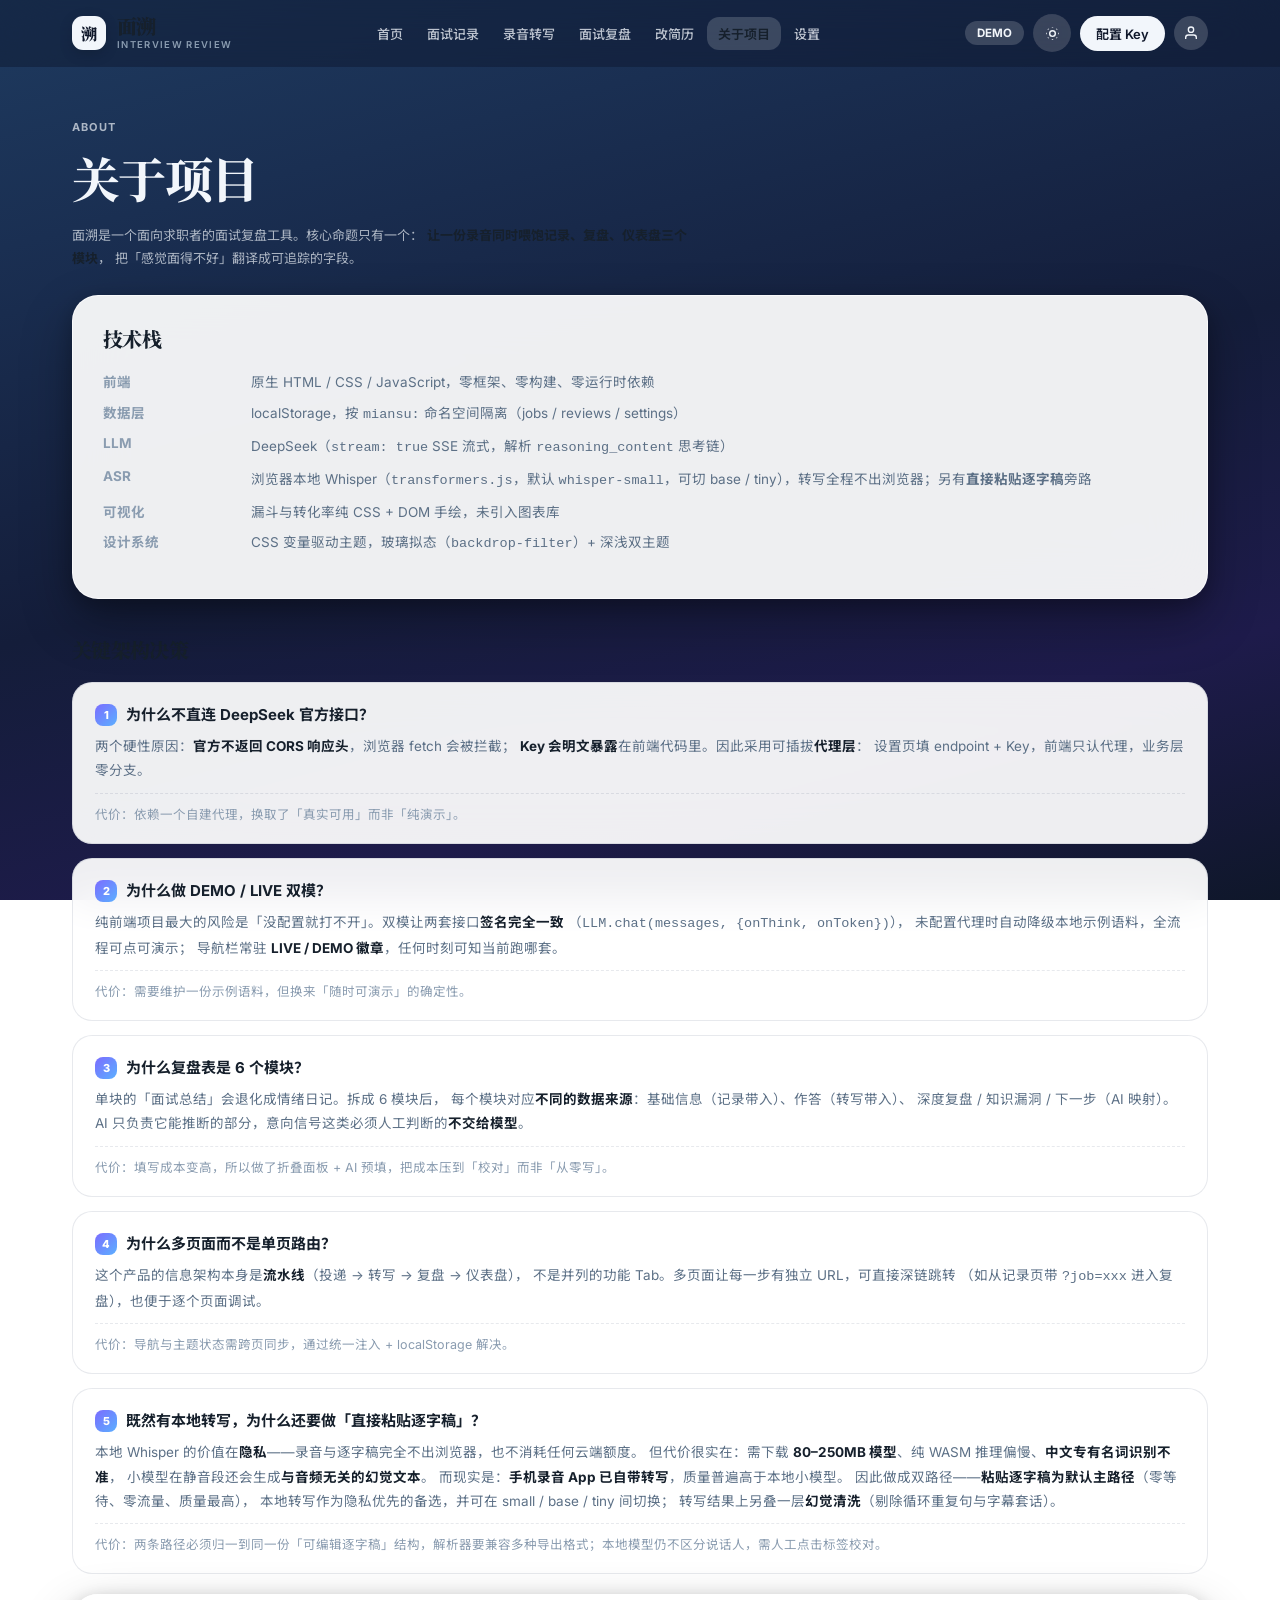
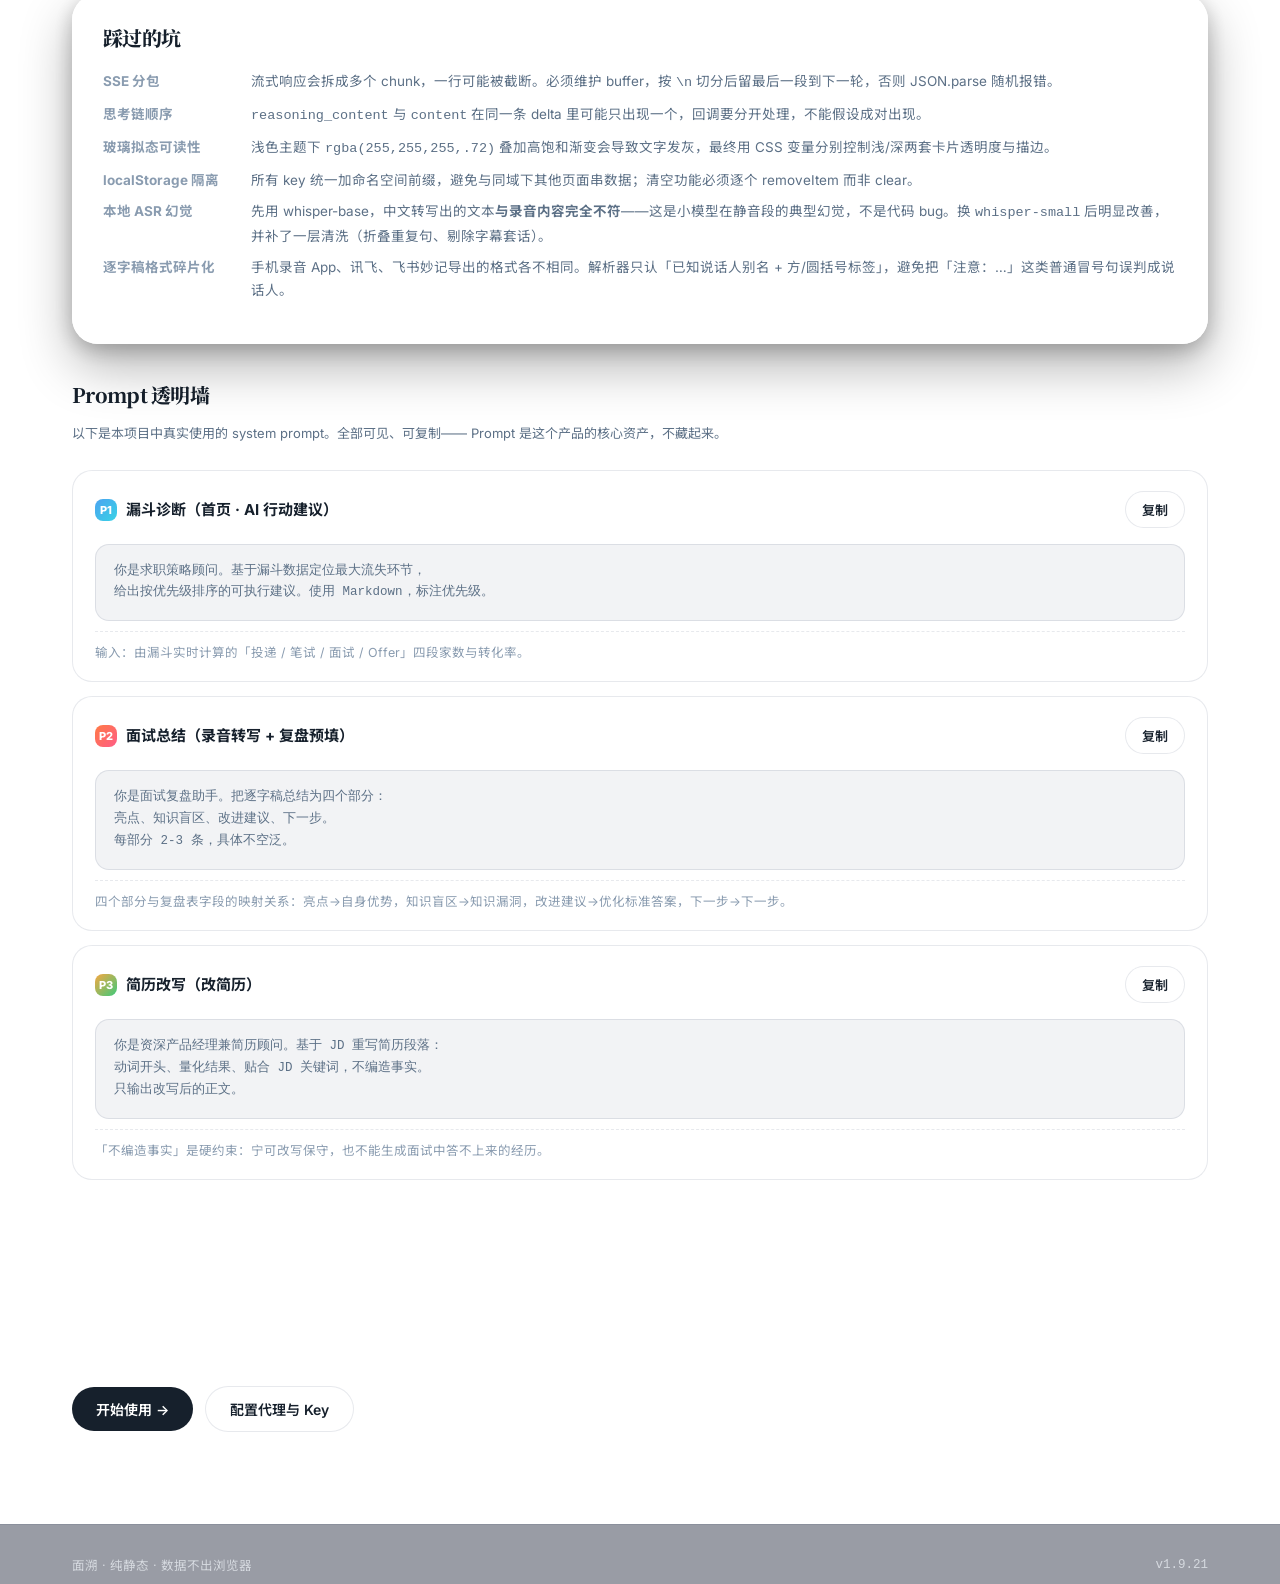
==== about.html @ 7e80c074 "v2.0.0 追问式复盘 Agent：三阶段链路 + 五层降级 + agentlog 可观测" ====
<!DOCTYPE html>
<html lang="zh-CN">
<head>
<meta charset="UTF-8">
<meta name="viewport" content="width=device-width,initial-scale=1">
<meta name="app-build" content="v2.0.0">
<title>关于项目 · 面溯</title>
<link rel="stylesheet" href="styles.css">
<link href="https://fonts.googleapis.com/css2?family=Noto+Serif+SC:wght@600;700;900&family=Inter:wght@400;500;600;700;800&family=Noto+Sans+SC:wght@400;500;700&display=swap" rel="stylesheet">
<style>
  .dec{border:1px solid var(--line);border-radius:20px;padding:20px 22px;margin-bottom:14px;
       background:var(--card);backdrop-filter:blur(20px)}
  .dec-q{font-size:15px;font-weight:700;margin-bottom:8px;display:flex;gap:9px;align-items:flex-start}
  .dec-n{width:22px;height:22px;border-radius:8px;background:var(--g-aurora);color:#fff;
         display:grid;place-items:center;font-size:11px;font-weight:800;flex:0 0 22px;margin-top:1px}
  .dec-a{font-size:13.5px;line-height:1.8;color:var(--tx2)}
  .dec-a b{color:var(--tx);font-weight:700}
  .cost{margin-top:10px;padding-top:10px;border-top:1px dashed var(--line);
        font-size:12.5px;color:var(--tx3)}
  pre{background:var(--chip);border:1px solid var(--line);border-radius:14px;padding:16px 18px;
      font-size:12.5px;line-height:1.75;overflow-x:auto;margin:0;
      font-family:ui-monospace,'SF Mono',Consolas,monospace;color:var(--tx2);white-space:pre-wrap}
  .kv{display:grid;grid-template-columns:130px 1fr;gap:8px 18px;font-size:13.5px}
  .kv dt{color:var(--tx3);font-weight:700} .kv dd{margin:0;color:var(--tx2);line-height:1.7}
  @media(max-width:720px){.kv{grid-template-columns:1fr;gap:2px 0}.kv dd{margin-bottom:10px}}
</style>
  <link rel="icon" href="favicon.svg">
</head>
<body>

<div data-nav>
  <nav class="navbar">
    <div class="nav-in">
      <a class="brand" href="index.html">
        <div class="logo serif">溯</div>
        <div><div class="brand-name serif">面溯</div><span class="brand-sub">INTERVIEW REVIEW</span></div>
      </a>
      <div class="menu">
        <a href="index.html">首页</a>
        <a href="records.html">面试记录</a>
        <a href="detail.html">录音转写</a>
        <a href="review.html">面试复盘</a>
        <a href="resume.html">改简历</a>
        <a href="about.html">关于项目</a>
        <a href="settings.html">设置</a>
      </div>
      <div class="nav-right">
        <a class="avatar-btn" href="profile.html" title="登录 / 个人中心">
          <svg width="16" height="16" fill="none" stroke="currentColor" stroke-width="2" viewBox="0 0 24 24"><path d="M20 21v-2a4 4 0 00-4-4H8a4 4 0 00-4 4v2"/><circle cx="12" cy="7" r="4"/></svg>
        </a>
      </div>
    </div>
  </nav>
</div>

<div id="main" class="wrap" style="padding:48px 32px 20px">
  <div class="mb-24">
    <span class="lbl">About</span>
    <h1 style="font-size:clamp(32px,5vw,48px);margin:8px 0 12px">关于项目</h1>
    <p class="small muted" style="max-width:620px;line-height:1.8;margin:0">
      面溯是一个面向求职者的面试复盘工具。核心命题只有一个：
      <b style="color:var(--tx)">让一份录音同时喂饱记录、复盘、仪表盘三个模块</b>，
      把「感觉面得不好」翻译成可追踪的字段。
    </p>
  </div>

  <!-- 技术栈 -->
  <section class="glass fade" style="padding:28px 30px;margin-bottom:20px">
    <h2 style="font-size:20px;margin:0 0 18px">技术栈</h2>
    <dl class="kv">
      <dt>前端</dt><dd>原生 HTML / CSS / JavaScript，零框架、零构建、零运行时依赖</dd>
      <dt>数据层</dt><dd>localStorage，按 <span class="mono">miansu:</span> 命名空间隔离（jobs / reviews / settings）</dd>
      <dt>LLM</dt><dd>DeepSeek（<span class="mono">stream: true</span> SSE 流式，解析 <span class="mono">reasoning_content</span> 思考链）</dd>
      <dt>ASR</dt><dd>浏览器本地 Whisper（<span class="mono">transformers.js</span>，默认 <span class="mono">whisper-small</span>，可切 base / tiny），转写全程不出浏览器；另有<b>直接粘贴逐字稿</b>旁路</dd>
      <dt>可视化</dt><dd>漏斗与转化率纯 CSS + DOM 手绘，未引入图表库</dd>
      <dt>设计系统</dt><dd>CSS 变量驱动主题，玻璃拟态（<span class="mono">backdrop-filter</span>）+ 深浅双主题</dd>
    </dl>
  </section>

  <!-- 架构决策 -->
  <section class="fade">
    <h2 style="font-size:20px;margin:36px 0 18px">关键架构决策</h2>

    <div class="dec">
      <div class="dec-q"><span class="dec-n">1</span>为什么不直连 DeepSeek 官方接口？</div>
      <div class="dec-a">
        两个硬性原因：<b>官方不返回 CORS 响应头</b>，浏览器 fetch 会被拦截；
        <b>Key 会明文暴露</b>在前端代码里。因此采用可插拔<b>代理层</b>：
        设置页填 endpoint + Key，前端只认代理，业务层零分支。
      </div>
      <div class="cost">代价：依赖一个自建代理，换取了「真实可用」而非「纯演示」。</div>
    </div>

    <div class="dec">
      <div class="dec-q"><span class="dec-n">2</span>为什么做 DEMO / LIVE 双模？</div>
      <div class="dec-a">
        纯前端项目最大的风险是「没配置就打不开」。双模让两套接口<b>签名完全一致</b>
        （<span class="mono">LLM.chat(messages, {onThink, onToken})</span>），
        未配置代理时自动降级本地示例语料，全流程可点可演示；
        导航栏常驻 <b>LIVE / DEMO 徽章</b>，任何时刻可知当前跑哪套。
      </div>
      <div class="cost">代价：需要维护一份示例语料，但换来「随时可演示」的确定性。</div>
    </div>

    <div class="dec">
      <div class="dec-q"><span class="dec-n">3</span>为什么复盘表是 6 个模块？</div>
      <div class="dec-a">
        单块的「面试总结」会退化成情绪日记。拆成 6 模块后，
        每个模块对应<b>不同的数据来源</b>：基础信息（记录带入）、作答（转写带入）、
        深度复盘 / 知识漏洞 / 下一步（AI 映射）。
        AI 只负责它能推断的部分，意向信号这类必须人工判断的<b>不交给模型</b>。
      </div>
      <div class="cost">代价：填写成本变高，所以做了折叠面板 + AI 预填，把成本压到「校对」而非「从零写」。</div>
    </div>

    <div class="dec">
      <div class="dec-q"><span class="dec-n">4</span>为什么多页面而不是单页路由？</div>
      <div class="dec-a">
        这个产品的信息架构本身是<b>流水线</b>（投递 → 转写 → 复盘 → 仪表盘），
        不是并列的功能 Tab。多页面让每一步有独立 URL，可直接深链跳转
        （如从记录页带 <span class="mono">?job=xxx</span> 进入复盘），也便于逐个页面调试。
      </div>
      <div class="cost">代价：导航与主题状态需跨页同步，通过统一注入 + localStorage 解决。</div>
    </div>

    <div class="dec">
      <div class="dec-q"><span class="dec-n">5</span>既然有本地转写，为什么还要做「直接粘贴逐字稿」？</div>
      <div class="dec-a">
        本地 Whisper 的价值在<b>隐私</b>——录音与逐字稿完全不出浏览器，也不消耗任何云端额度。
        但代价很实在：需下载 <b>80–250MB 模型</b>、纯 WASM 推理偏慢、<b>中文专有名词识别不准</b>，
        小模型在静音段还会生成<b>与音频无关的幻觉文本</b>。
        而现实是：<b>手机录音 App 已自带转写</b>，质量普遍高于本地小模型。
        因此做成双路径——<b>粘贴逐字稿为默认主路径</b>（零等待、零流量、质量最高），
        本地转写作为隐私优先的备选，并可在 small / base / tiny 间切换；
        转写结果上另叠一层<b>幻觉清洗</b>（剔除循环重复句与字幕套话）。
      </div>
      <div class="cost">代价：两条路径必须归一到同一份「可编辑逐字稿」结构，解析器要兼容多种导出格式；本地模型仍不区分说话人，需人工点击标签校对。</div>
    </div>
  </section>

  <!-- 踩坑 -->
  <section class="glass fade" style="padding:28px 30px;margin:20px 0">
    <h2 style="font-size:20px;margin:0 0 18px">踩过的坑</h2>
    <dl class="kv">
      <dt>SSE 分包</dt><dd>流式响应会拆成多个 chunk，一行可能被截断。必须维护 buffer，按 <span class="mono">\n</span> 切分后留最后一段到下一轮，否则 JSON.parse 随机报错。</dd>
      <dt>思考链顺序</dt><dd><span class="mono">reasoning_content</span> 与 <span class="mono">content</span> 在同一条 delta 里可能只出现一个，回调要分开处理，不能假设成对出现。</dd>
      <dt>玻璃拟态可读性</dt><dd>浅色主题下 <span class="mono">rgba(255,255,255,.72)</span> 叠加高饱和渐变会导致文字发灰，最终用 CSS 变量分别控制浅/深两套卡片透明度与描边。</dd>
      <dt>localStorage 隔离</dt><dd>所有 key 统一加命名空间前缀，避免与同域下其他页面串数据；清空功能必须逐个 removeItem 而非 clear。</dd>
      <dt>本地 ASR 幻觉</dt><dd>先用 whisper-base，中文转写出的文本<b>与录音内容完全不符</b>——这是小模型在静音段的典型幻觉，不是代码 bug。换 <span class="mono">whisper-small</span> 后明显改善，并补了一层清洗（折叠重复句、剔除字幕套话）。</dd>
      <dt>逐字稿格式碎片化</dt><dd>手机录音 App、讯飞、飞书妙记导出的格式各不相同。解析器只认「已知说话人别名 + 方/圆括号标签」，避免把「注意：…」这类普通冒号句误判成说话人。</dd>
    </dl>
  </section>

  <!-- Prompt 透明墙 -->
  <section class="fade">
    <h2 style="font-size:20px;margin:36px 0 8px">Prompt 透明墙</h2>
    <p class="small muted mb-24" style="line-height:1.8">
      以下是本项目中真实使用的 system prompt。全部可见、可复制——
      Prompt 是这个产品的核心资产，不藏起来。
    </p>

    <div class="dec">
      <div class="row-between mb-16">
        <div class="dec-q" style="margin:0"><span class="dec-n" style="background:var(--g-cool)">P1</span>漏斗诊断（首页 · AI 行动建议）</div>
        <button class="btn btn-ghost btn-sm" onclick="copyPre(this)">复制</button>
      </div>
      <pre>你是求职策略顾问。基于漏斗数据定位最大流失环节，
给出按优先级排序的可执行建议。使用 Markdown，标注优先级。</pre>
      <div class="cost">输入：由漏斗实时计算的「投递 / 笔试 / 面试 / Offer」四段家数与转化率。</div>
    </div>

    <div class="dec">
      <div class="row-between mb-16">
        <div class="dec-q" style="margin:0"><span class="dec-n" style="background:var(--g-warm)">P2</span>面试总结（录音转写 + 复盘预填）</div>
        <button class="btn btn-ghost btn-sm" onclick="copyPre(this)">复制</button>
      </div>
      <pre>你是面试复盘助手。把逐字稿总结为四个部分：
亮点、知识盲区、改进建议、下一步。
每部分 2-3 条，具体不空泛。</pre>
      <div class="cost">四个部分与复盘表字段的映射关系：亮点→自身优势，知识盲区→知识漏洞，改进建议→优化标准答案，下一步→下一步。</div>
    </div>

    <div class="dec">
      <div class="row-between mb-16">
        <div class="dec-q" style="margin:0"><span class="dec-n" style="background:var(--g-mint)">P3</span>简历改写（改简历）</div>
        <button class="btn btn-ghost btn-sm" onclick="copyPre(this)">复制</button>
      </div>
      <pre>你是资深产品经理兼简历顾问。基于 JD 重写简历段落：
动词开头、量化结果、贴合 JD 关键词，不编造事实。
只输出改写后的正文。</pre>
      <div class="cost">「不编造事实」是硬约束：宁可改写保守，也不能生成面试中答不上来的经历。</div>
    </div>
  </section>

  <!-- 边界 -->
  <section class="glass fade" style="padding:26px 30px;margin-top:20px;
           background:var(--accent-soft);border-color:transparent">
    <div class="ai-head" style="color:var(--accent);margin-bottom:12px">
      <span class="ai-ico" style="background:var(--g-cool)">!</span>能力边界（如实说明）
    </div>
    <ul style="font-size:13.5px;line-height:1.85;color:var(--tx2);margin:0;padding-left:18px">
      <li>纯前端没有安全的账号方案，密码仅做摘要以避免明文落盘，<b>不等于</b>账号安全。</li>
      <li>当前为 DEMO 模式时，AI 与转写输出均为<b>示例语料</b>，不可用于真实面试决策。</li>
      <li>数据全部存储在本地浏览器，<b>换设备或清缓存会丢失</b>，重要内容请自行导出备份。</li>
    </ul>
  </section>

  <div class="row wrap-flex mt-24" style="gap:12px">
    <a class="btn btn-primary" href="records.html">开始使用 →</a>
    <a class="btn btn-ghost" href="settings.html">配置代理与 Key</a>
  </div>
</div>

<div class="foot">
  <div class="foot-in">
    <span>面溯 · 纯静态 · 数据不出浏览器</span>
    <span class="mono" id="aboutVer">v1.8.2</span>
  </div>
</div>

<script src="app.js"></script>
<script>
App.mount('about');

/* 页脚构建版本号 */
(function () {
  const el = document.getElementById('aboutVer');
  if (typeof APP_BUILD !== 'undefined' && el) el.textContent = APP_BUILD.ver;
})();

async function copyPre(btn) {
  const pre = btn.closest('.dec').querySelector('pre');
  try { await navigator.clipboard.writeText(pre.innerText); Toast.show('Prompt 已复制', 'ok'); }
  catch { Toast.show('复制失败，请手动选择', 'err'); }
}
</script>
</body>
</html>
---- styles.css ----
/* ════════════════════════════════════════
   面溯 · 设计系统
   基调：清爽简约 + 玻璃拟态 + 深浅双主题
   品牌字：思源宋体（Noto Serif SC）
   ════════════════════════════════════════ */

/* ── 主题变量 ──
   默认（无 data-theme）：参考图右侧那台——深蓝紫渐变底 + 白卡片
   [data-theme=light]：浅蓝清爽底 + 白卡片
   --tx*     = 卡片内文字色（始终深色，因为卡片是白的）
   --on-bg*  = 背景层文字色（深底上为浅色、浅底上为深色，随主题反转） */
:root{
  --bg:linear-gradient(165deg,#1e3a5f 0%,#1a2f52 20%,#141d3a 52%,#1e1b4b 78%,#0f172a 100%);
  --tx:#16202c; --tx2:#5c7086; --tx3:#8a9cb0;
  --on-bg:#f2f6fb; --on-bg-2:rgba(242,246,251,.68); --bg-solid:#0f172a;
  --card:rgba(255,255,255,.93); --card-s:#ffffff;
  --bd:rgba(255,255,255,.7); --line:rgba(22,42,80,.1);
  --sh:0 6px 20px rgba(0,0,0,.22),0 22px 52px rgba(0,0,0,.3);
  --sh-h:0 10px 28px rgba(0,0,0,.26),0 34px 76px rgba(0,0,0,.38);
  --nav:rgba(12,20,42,.42); --nav-h:rgba(255,255,255,.17);
  --nav-tx:rgba(242,246,251,.76); --btn:#16202c; --btn-tx:#ffffff;
  --chip:rgba(22,42,80,.055);
  --accent:#3b82f6; --accent2:#8b5cf6; --accent-soft:rgba(59,130,246,.11);

  --g-aurora:linear-gradient(135deg,#7b6cff,#5bb0ff);
  --g-cool:linear-gradient(135deg,#4ba3f0,#39d3e6);
  --g-warm:linear-gradient(135deg,#ff7a45,#ff5c86);
  --g-mint:linear-gradient(135deg,#f5a742,#3ec97a);
  --ico-sh:.34;
  --ok:#16a34a; --warn:#d97706; --info:#0284c7; --bad:#dc2626;
}
[data-theme=light]{
  --bg:linear-gradient(160deg,#a5d8ff 0%,#cfe9ff 18%,#eaf5ff 42%,#f7fbff 68%,#ffffff 100%);
  --tx:#16202c; --tx2:#647a90; --tx3:#9aabbe;
  --on-bg:#16202c; --on-bg-2:#647a90; --bg-solid:#ffffff;
  --card:rgba(255,255,255,.76); --card-s:#ffffff;
  --bd:rgba(255,255,255,.9); --line:rgba(22,42,80,.09);
  --sh:0 2px 8px rgba(22,42,80,.05),0 14px 34px rgba(22,42,80,.07);
  --sh-h:0 6px 16px rgba(22,42,80,.08),0 26px 60px rgba(22,42,80,.13);
  --nav:rgba(255,255,255,.55); --nav-h:rgba(255,255,255,.95);
  --nav-tx:#5a6b7f; --btn:#16202c; --btn-tx:#ffffff;
  --chip:rgba(255,255,255,.8);
  --accent:#3b82f6; --accent2:#8b5cf6; --accent-soft:rgba(59,130,246,.09);

  --g-aurora:linear-gradient(135deg,#7b6cff,#5bb0ff);
  --g-cool:linear-gradient(135deg,#4ba3f0,#39d3e6);
  --g-warm:linear-gradient(135deg,#ff7a45,#ff5c86);
  --g-mint:linear-gradient(135deg,#f5a742,#3ec97a);
  --ico-sh:.32;
  --ok:#16a34a; --warn:#d97706; --info:#0284c7; --bad:#dc2626;
}

*{font-family:'Inter','Noto Sans SC',system-ui,sans-serif;box-sizing:border-box}
body{margin:0;min-height:100vh;color:var(--tx);background:var(--bg);
     background-attachment:fixed;transition:background .45s ease,color .45s ease;
     -webkit-font-smoothing:antialiased}
a{text-decoration:none;color:inherit}
button{font-family:inherit}

/* 品牌字：思源宋体，字距收紧 */
.serif{font-family:'Noto Serif SC','Songti SC',serif;font-weight:900;letter-spacing:-.045em}
h1,h2,.h-serif{font-family:'Noto Serif SC','Songti SC',serif;font-weight:800;letter-spacing:-.035em}

/* 页面级标题与副标题都站在背景上（不在卡片内），走背景层文字色
   选择器带 class 是为了压过 .muted 的优先级 */
h1{color:var(--on-bg)}
h1 + p,h1 + p.muted,h1 + p.small,h1 + p.small.muted{color:var(--on-bg-2)}

/* ══════ 顶部导航 ══════ */
.navbar{position:sticky;top:0;z-index:100;background:var(--nav);
        backdrop-filter:blur(26px);-webkit-backdrop-filter:blur(26px);
        border-bottom:1px solid var(--line)}
.nav-in{max-width:1200px;margin:0 auto;padding:0 32px;height:66px;
        display:flex;align-items:center;justify-content:space-between;gap:20px}
.brand{display:flex;align-items:center;gap:11px;flex:0 0 auto}
/* 黑白风格：底用背景层色、字用底色实色，随主题自动反色，不用渐变 */
.logo{width:34px;height:34px;border-radius:11px;background:var(--on-bg);
      display:flex;align-items:center;justify-content:center;color:var(--bg-solid);
      font-weight:900;font-size:16px;flex:0 0 34px;
      box-shadow:0 4px 14px rgba(0,0,0,.16)}
.brand-name{font-size:20px;color:var(--tx);line-height:1}
.brand-sub{font-size:9.5px;color:var(--tx3);font-weight:600;letter-spacing:.14em;
           margin-top:3px;display:block}

.menu{display:flex;align-items:center;gap:2px}
.menu a{padding:7px 11px;border-radius:12px;font-size:13px;font-weight:500;
        color:var(--nav-tx);transition:background .2s,color .2s;white-space:nowrap}
.menu a:hover{background:var(--nav-h);color:var(--tx)}
.menu a.on{background:var(--nav-h);color:var(--tx);font-weight:600}

.nav-right{display:flex;align-items:center;gap:9px;flex:0 0 auto}
/* 导航上的按钮/图标站在背景上：底用导航高亮色，字用背景层色 */
.icon-btn{width:38px;height:38px;border-radius:50%;border:1px solid transparent;
          background:var(--nav-h);backdrop-filter:blur(20px);cursor:pointer;
          color:var(--on-bg);display:flex;align-items:center;justify-content:center;
          transition:transform .2s,background .2s}
.icon-btn:hover{transform:translateY(-2px);background:var(--nav-h)}
.btn-on-bg{background:var(--on-bg);color:var(--bg-solid);
           border-radius:999px;padding:10px 22px;font-size:14px;font-weight:600;
           border:none;cursor:pointer;transition:transform .2s,opacity .2s;
           display:inline-flex;align-items:center}
.btn-on-bg:hover{transform:translateY(-2px);opacity:.92}
.burger{display:none;width:38px;height:38px;border-radius:12px;border:1px solid transparent;
        background:var(--nav-h);cursor:pointer;flex-direction:column;align-items:center;
        justify-content:center;gap:4px}
.burger span{width:16px;height:2px;background:var(--on-bg);border-radius:2px}
/* 导航头像入口：未登录为线框人像，登录后为黑白首字块（与 Logo 同一套语言） */
.avatar-btn{width:34px;height:34px;border-radius:50%;border:none;cursor:pointer;
            display:flex;align-items:center;justify-content:center;flex:0 0 34px;
            background:var(--nav-h);color:var(--on-bg);
            font-weight:800;font-size:13px;transition:transform .2s}
.avatar-btn:hover{transform:translateY(-2px)}
.avatar-btn.on{background:var(--on-bg);color:var(--bg-solid)}

/* ══════ 按钮 ══════ */
.btn{display:inline-flex;align-items:center;justify-content:center;gap:8px;
     border-radius:999px;font-weight:600;cursor:pointer;border:none;
     transition:transform .2s,opacity .2s;font-size:14px;padding:12px 24px;white-space:nowrap}
.btn:hover{transform:translateY(-2px);opacity:.93}
.btn:disabled{opacity:.5;cursor:not-allowed;transform:none}
.btn-primary{background:var(--btn);color:var(--btn-tx)}
.btn-ghost{background:var(--card);color:var(--tx);border:1px solid var(--line);
           backdrop-filter:blur(20px)}
.btn-ghost:hover{background:var(--nav-h)}
.btn-sm{padding:8px 16px;font-size:13px}

/* ══════ 通用组件 ══════ */
.wrap{max-width:1200px;margin:0 auto;padding:0 32px}
.glass{background:var(--card);backdrop-filter:blur(28px);-webkit-backdrop-filter:blur(28px);
       border:1px solid var(--bd);box-shadow:var(--sh);border-radius:26px;
       transition:transform .3s cubic-bezier(.25,.46,.45,.94),box-shadow .3s ease}
.glass-hover:hover{transform:translateY(-4px);box-shadow:var(--sh-h)}
.lbl{font-size:11px;letter-spacing:.11em;text-transform:uppercase;
     color:var(--on-bg-2);font-weight:700}
.chip{background:var(--chip);border:1px solid var(--line);border-radius:999px;
      padding:6px 14px;font-size:12.5px;font-weight:500;color:var(--tx2);
      display:inline-flex;align-items:center;gap:6px;white-space:nowrap}
.grad{background:linear-gradient(135deg,var(--accent),var(--accent2));
      -webkit-background-clip:text;background-clip:text;color:transparent}
.muted{color:var(--tx2)} .muted2{color:var(--tx3)}
.small{font-size:13px} .mono{font-family:ui-monospace,'SF Mono',Consolas,monospace}
.row{display:flex;align-items:center;gap:12px}
.row-between{display:flex;align-items:center;justify-content:space-between;gap:16px}
.wrap-flex{flex-wrap:wrap}
.grid{display:grid} .g2{grid-template-columns:repeat(2,1fr)} .g3{grid-template-columns:repeat(3,1fr)}
.mt-8{margin-top:8px} .mt-16{margin-top:16px} .mt-24{margin-top:24px}
.mb-8{margin-bottom:8px} .mb-16{margin-bottom:16px} .mb-24{margin-bottom:24px}

/* 徽章 */
.tag{font-size:11.5px;font-weight:700;padding:4px 11px;border-radius:999px;
     background:var(--chip);border:1px solid var(--line);color:var(--tx2);white-space:nowrap}
.tag-ok{background:rgba(22,163,74,.13);color:var(--ok);border-color:transparent}
.tag-warn{background:rgba(217,119,6,.14);color:var(--warn);border-color:transparent}
.tag-info{background:var(--accent-soft);color:var(--accent);border-color:transparent}
.tag-bad{background:rgba(220,38,38,.13);color:var(--bad);border-color:transparent}

/* 图标块 */
.ico{width:44px;height:44px;border-radius:14px;display:grid;place-items:center;
     font-size:20px;flex:0 0 44px;color:#fff}

/* ══════ 漏斗 ══════ */
.funnel{display:flex;flex-direction:column;gap:14px}
.fn-row{display:flex;align-items:center;gap:16px}
.fn-label{width:52px;font-size:13px;font-weight:700;color:var(--tx2);flex:0 0 52px}
.fn-track{flex:1;height:34px;border-radius:11px;background:var(--accent-soft);overflow:hidden}
.fn-bar{height:100%;border-radius:11px;display:flex;align-items:center;padding:0 14px;
        color:#fff;font-weight:800;font-size:13px;min-width:44px;
        transition:width .9s cubic-bezier(.4,0,.2,1)}
.fn-rate{width:88px;text-align:right;font-size:12px;color:var(--tx3);flex:0 0 88px}
.fn-rate b{color:var(--tx);font-size:13px}

/* ══════ 表单 ══════ */
.field{margin-bottom:18px}
.field-l{display:block;font-size:12.5px;font-weight:700;color:var(--tx2);margin-bottom:7px}
.input,.select,.textarea{width:100%;padding:11px 15px;border-radius:14px;
        border:1px solid var(--line);background:var(--card);color:var(--tx);
        font-size:14px;outline:none;backdrop-filter:blur(20px);
        transition:border-color .2s,box-shadow .2s;font-family:inherit}
.input:focus,.select:focus,.textarea:focus{border-color:var(--accent);
        box-shadow:0 0 0 3px var(--accent-soft)}
.textarea{min-height:130px;resize:vertical;line-height:1.7}
.select{cursor:pointer;appearance:none;
        background-image:url("data:image/svg+xml,%3Csvg xmlns='http://www.w3.org/2000/svg' width='12' height='12' viewBox='0 0 24 24' fill='none' stroke='%239aabbe' stroke-width='3'%3E%3Cpath d='M6 9l6 6 6-6'/%3E%3C/svg%3E");
        background-repeat:no-repeat;background-position:right 14px center;padding-right:36px}
.form-grid{display:grid;grid-template-columns:repeat(2,1fr);gap:0 18px}

/* ══════ 表格 ══════ */
.tbl{width:100%;border-collapse:collapse;font-size:14px}
.tbl th{text-align:left;font-size:11.5px;letter-spacing:.06em;text-transform:uppercase;
        color:var(--tx3);font-weight:700;padding:0 14px 12px;border-bottom:1px solid var(--line)}
.tbl td{padding:15px 14px;border-bottom:1px solid var(--line);vertical-align:middle}
.tbl tr:last-child td{border-bottom:none}
.tbl tbody tr{transition:background .18s}
.tbl tbody tr:hover{background:var(--nav-h)}
.tbl-wrap{overflow-x:auto}

/* ══════ 拖拽上传 ══════ */
.drop{border:2px dashed var(--line);border-radius:22px;padding:44px 24px;text-align:center;
      cursor:pointer;transition:border-color .25s,background .25s,transform .25s;
      background:var(--accent-soft)}
.drop:hover,.drop.over{border-color:var(--accent);background:var(--accent-soft);transform:translateY(-2px)}
.drop-ico{font-size:38px;margin-bottom:12px}
.drop-t{font-size:15px;font-weight:700;margin-bottom:6px}
.drop-s{font-size:12.5px;color:var(--tx3)}

/* ══════ 状态机步骤 ══════ */
.steps{display:flex;align-items:center;gap:0;flex-wrap:wrap}
.step{display:flex;align-items:center;gap:9px;font-size:13px;color:var(--tx3);font-weight:600}
.step-dot{width:26px;height:26px;border-radius:50%;display:grid;place-items:center;
          font-size:11px;font-weight:800;background:var(--chip);
          border:1px solid var(--line);flex:0 0 26px}
.step.on{color:var(--tx)} .step.on .step-dot{background:var(--g-aurora);color:#fff;border-color:transparent}
.step.done{color:var(--tx2)} .step.done .step-dot{background:var(--ok);color:#fff;border-color:transparent}
.step-line{width:34px;height:2px;background:var(--line);margin:0 10px;border-radius:2px}

/* ══════ 复盘模块 ══════ */
.rv{border:1px solid var(--line);border-radius:20px;margin-bottom:16px;overflow:hidden;
    background:var(--card);backdrop-filter:blur(20px)}
.rv-h{display:flex;align-items:center;gap:12px;padding:16px 20px;cursor:pointer;
      transition:background .2s;user-select:none}
.rv-h:hover{background:var(--nav-h)}
.rv-n{width:26px;height:26px;border-radius:9px;display:grid;place-items:center;
      font-size:12px;font-weight:800;color:#fff;flex:0 0 26px}
.rv-t{font-size:15px;font-weight:700;flex:1}
.rv-body{padding:4px 20px 20px;border-top:1px solid var(--line)}
.rv-src{font-size:11px;color:var(--tx3);font-weight:600}

/* ══════ 逐字稿 ══════ */
/* ══════ 逐字稿（聊天框式） ═══════ */
#lines{display:flex;flex-direction:column;gap:16px;padding:4px 2px}
.chat{display:flex;gap:11px;align-items:flex-start;max-width:90%}
.chat.me{flex-direction:row-reverse;margin-left:auto}
.chat.iv,.chat.un{margin-right:auto}
.avatar{width:34px;height:34px;border-radius:12px;flex:0 0 34px;display:grid;place-items:center;
        font-size:14px;font-weight:800;color:#fff;cursor:pointer;user-select:none;transition:filter .15s}
.avatar:hover{filter:brightness(.94)}
.chat.me .avatar{background:var(--g-cool)}
.chat.iv .avatar{background:var(--g-warm)}
.chat.un .avatar{background:rgba(217,119,6,.18);color:var(--warn)}
.chat-main{min-width:0;max-width:100%}
.who-name{font-size:11px;font-weight:800;margin-bottom:5px;color:var(--tx2);cursor:pointer;user-select:none}
.chat.me .who-name{text-align:right;color:var(--accent)}
.bubble{padding:11px 15px;border-radius:16px;font-size:14px;line-height:1.7;color:var(--tx);
        border:1px solid var(--line);background:var(--card);word-break:break-word;outline:none;transition:background .2s}
.bubble:focus{background:var(--accent-soft)}
.chat.me .bubble{background:var(--g-cool);color:#fff;border-color:transparent;border-bottom-right-radius:5px}
.chat.iv .bubble{border-bottom-left-radius:5px}
.chat.un .bubble{border:1px dashed var(--warn);border-bottom-left-radius:5px}

/* ══════ AI 总结：四大点卡片 ═══════ */
.sum-sec{position:relative;padding:16px 18px 16px 20px;border-radius:16px;
         background:var(--chip);border:1px solid var(--line);margin-bottom:14px}
.sum-sec-h{display:flex;align-items:center;gap:11px;margin-bottom:9px}
.sum-n{width:30px;height:30px;border-radius:10px;flex:0 0 30px;display:grid;place-items:center;
      font-family:'Noto Serif SC',serif;font-weight:900;font-size:15px;color:#fff;
      background:var(--g-aurora);box-shadow:0 4px 12px rgba(123,108,255,.32)}
.sum-sec-h>span:last-child{font-size:16px;font-weight:800;letter-spacing:-.02em;color:var(--tx)}
.sum-sec-bd{font-size:14px;line-height:1.9;color:var(--tx2)}
.sum-sec-bd strong{color:var(--tx);font-weight:700}
.sum-intro{font-size:14px;line-height:1.8;color:var(--tx2);margin-bottom:12px;padding:0 2px}

/* ══════ 空状态 ══════ */
.empty{text-align:center;padding:44px 20px}
.empty-ico{font-size:40px;margin-bottom:12px;opacity:.7}
.empty-t{font-size:15px;font-weight:700;margin-bottom:6px}
.empty-s{font-size:13px;color:var(--tx3);margin-bottom:18px;line-height:1.7}

/* ══════ Toast ══════ */
.toast-wrap{position:fixed;bottom:26px;left:50%;transform:translateX(-50%);
            z-index:999;display:flex;flex-direction:column;gap:9px;align-items:center}
.toast{background:var(--card-s);border:1px solid var(--bd);box-shadow:var(--sh-h);
       border-radius:14px;padding:11px 20px;font-size:13.5px;font-weight:600;
       color:var(--tx);backdrop-filter:blur(24px);
       animation:tUp .3s cubic-bezier(.2,.9,.3,1);display:flex;align-items:center;gap:8px}
@keyframes tUp{from{opacity:0;transform:translateY(14px)}to{opacity:1;transform:none}}

/* ══════ 统计卡 ══════ */
.stat-c{padding:18px 22px;border-radius:18px;background:var(--card);
        border:1px solid var(--bd);backdrop-filter:blur(20px)}
.stat-n{font-size:26px;font-weight:800;letter-spacing:-.02em}
.stat-l{font-size:11.5px;color:var(--tx3);font-weight:700;margin-top:2px}

/* ══════ 思考过程 / AI 区 ══════ */
.think{font-size:12.5px;line-height:1.8;color:var(--tx3);max-height:150px;overflow-y:auto;
       white-space:pre-wrap;font-family:ui-monospace,'SF Mono',Consolas,monospace}
.ai-head{display:flex;align-items:center;gap:8px;font-size:14px;font-weight:800;margin:0}
.ai-ico{width:22px;height:22px;border-radius:7px;display:grid;place-items:center;
        font-size:11px;color:#fff;flex:0 0 22px}
.ai-body{font-size:14px;line-height:1.85;color:var(--tx2)}
.caret{display:inline-block;width:7px;height:15px;background:var(--accent);
       border-radius:2px;animation:blink .9s steps(2) infinite;vertical-align:-2px}
@keyframes blink{0%,100%{opacity:1}50%{opacity:.15}}

/* 推理模型思考链提示：正文出字前显示，避免用户盯着光标以为卡死 */
.sum-think{font-size:12.5px;line-height:1.7;color:var(--tx2);opacity:.72;
           margin-bottom:10px;padding-left:2px}
.sum-think:empty{display:none}
.sum-note{margin-top:12px;padding:9px 12px;border-radius:12px;font-size:12.5px;
          line-height:1.7;color:#92400e;background:rgba(245,158,11,.13);
          border:1px solid rgba(245,158,11,.3)}

/* ══════ 页脚 ══════ */
.foot{border-top:1px solid var(--line);margin-top:72px;
      background:var(--nav);backdrop-filter:blur(24px)}
.foot-in{max-width:1200px;margin:0 auto;padding:30px 32px;
         display:flex;justify-content:space-between;align-items:center;
         gap:16px;flex-wrap:wrap;font-size:12.5px;color:var(--on-bg-2)}

/* 入场动画 */
.fade{opacity:0;transform:translateY(22px);transition:opacity .65s ease,transform .65s ease}
.fade.in{opacity:1;transform:none}

/* 滚动条 */
::-webkit-scrollbar{width:9px;height:9px}
::-webkit-scrollbar-thumb{background:var(--tx3);border-radius:5px;opacity:.4}
::-webkit-scrollbar-track{background:transparent}

.hide{display:none !important}

/* ══════ 日历 ══════ */
.cal-grid{display:grid;grid-template-columns:repeat(7,1fr);gap:4px}
.cal-dow{font-size:11px;color:var(--tx3);text-align:center;font-weight:700;padding:4px 0 8px}
.cal-d{aspect-ratio:1;display:flex;flex-direction:column;align-items:center;justify-content:center;
       border-radius:14px;font-size:13.5px;font-weight:600;color:var(--tx2);
       cursor:default;position:relative;transition:background .2s,transform .2s,color .2s}
.cal-d.has{cursor:pointer}
.cal-d.has:hover{background:var(--nav-h);transform:translateY(-2px)}
.cal-d.dim{color:var(--tx3);opacity:.35}
.cal-d.today{box-shadow:inset 0 0 0 1.5px var(--accent);color:var(--accent);font-weight:700}
.cal-d.sel{background:var(--btn);color:var(--btn-tx);font-weight:700}
.cal-dot{position:absolute;bottom:6px;width:4px;height:4px;border-radius:50%;background:var(--accent)}
.cal-d.sel .cal-dot{background:var(--btn-tx)}
[data-theme=dark] .cal-d.sel{color:#0f172a}
[data-theme=dark] .cal-d.sel .cal-dot{background:#0f172a}
.cal-mo{font-size:15px;font-weight:800;letter-spacing:-.01em}
.cal-nav{width:28px;height:28px;border-radius:9px;border:1px solid var(--line);
         background:var(--chip);cursor:pointer;color:var(--tx);display:grid;place-items:center;
         font-size:12px;transition:background .2s,transform .2s}
.cal-nav:hover{background:var(--nav-h);transform:translateY(-1px)}

/* ══════ 时间轴 ══════ */
.tl-item{display:flex;gap:16px;padding-bottom:20px;position:relative}
.tl-item:last-child{padding-bottom:0}
.tl-line{position:absolute;left:23px;top:40px;bottom:2px;width:1.5px;background:var(--line)}
.tl-item:last-child .tl-line{display:none}
.tl-date{flex:0 0 48px;text-align:center}
.tl-d{font-size:23px;font-weight:800;letter-spacing:-.025em;line-height:1.1}
.tl-w{font-size:10.5px;color:var(--tx3);font-weight:700;margin-top:3px}
.tl-body{flex:1;padding-top:1px;min-width:0}
.tl-co{font-size:15px;font-weight:700;margin-bottom:4px;line-height:1.3}
.tl-meta{font-size:12.5px;color:var(--tx2);line-height:1.7}
.tl-place{display:flex;align-items:center;gap:5px;font-size:12px;color:var(--tx3);margin-top:6px}
.tl-when{font-size:11.5px;font-weight:700;color:var(--accent);
         background:var(--accent-soft);border-radius:7px;padding:2px 8px;display:inline-block}

/* ══════ 响应式 ══════ */
@media(max-width:960px){
  .g3{grid-template-columns:repeat(2,1fr)}
  .form-grid{grid-template-columns:1fr}
}
@media(max-width:1100px){
  .menu{display:none}
  .nav-in,.wrap,.foot-in{padding-left:20px;padding-right:20px}
  .burger{display:flex}
  .btn-main-hide{display:none}
}
@media(max-width:640px){
  .g2,.g3{grid-template-columns:1fr}
  .fn-rate{display:none}
  .fn-label{width:42px;flex:0 0 42px;font-size:12px}
}

/* ══════ 跨页面跳转平滑（SPA 软导航：导航栏常驻 DOM、仅内容区淡入淡出 → 不闪、无白屏、零等待）══════
   点击站内链接不整页跳转，只淡出当前内容→替换内容→淡入；导航栏节点始终不重建，故纹丝不动。
   优于浏览器原生跨文档 View Transitions：后者对 sticky+blur 玻璃导航栏命名快照会位移/闪烁，
   且依赖较新浏览器；本方案所有现代浏览器一致生效。 */
body.soft-out > *:not(nav.navbar):not(.net-warn):not(.fade){
  opacity:0; transform:translateY(8px);
  transition:opacity .14s ease, transform .14s ease;
}
body.soft-in > *:not(nav.navbar):not(.net-warn):not(.fade){
  animation:softIn .30s cubic-bezier(.22,.61,.36,1) both;
}
@keyframes softIn{from{opacity:0;transform:translateY(10px)}to{opacity:1;transform:none}}
@media (prefers-reduced-motion:reduce){
  body.soft-out > *:not(nav.navbar):not(.net-warn):not(.fade){opacity:1;transform:none;transition:none}
  body.soft-in > *:not(nav.navbar):not(.net-warn):not(.fade){animation:none}
}

/* ══════ 网络回退通知条（横在顶栏下方，伴随 fade 进入） ══════ */
.net-warn{position:fixed;top:74px;left:50%;transform:translateX(-50%);
          z-index:99;max-width:680px;width:calc(100% - 32px);
          background:rgba(255,229,153,.92);backdrop-filter:blur(18px);
          border:1px solid rgba(245,167,66,.35);border-radius:16px;
          padding:11px 16px;display:flex;align-items:center;gap:10px;
          font-size:13.5px;color:#5b3e00;box-shadow:0 10px 30px rgba(0,0,0,.18);
          animation:netWarnIn .35s cubic-bezier(.4,0,.2,1)}
.net-warn .net-warn-x{cursor:pointer;opacity:.55;padding:2px 6px;margin-left:auto}
.net-warn .net-warn-x:hover{opacity:1}
@keyframes netWarnIn{from{opacity:0;transform:translate(-50%,-10px)}to{opacity:1;transform:translate(-50%,0)}}
@media(max-width:640px){.net-warn{top:96px;font-size:12.5px;padding:10px 12px}}
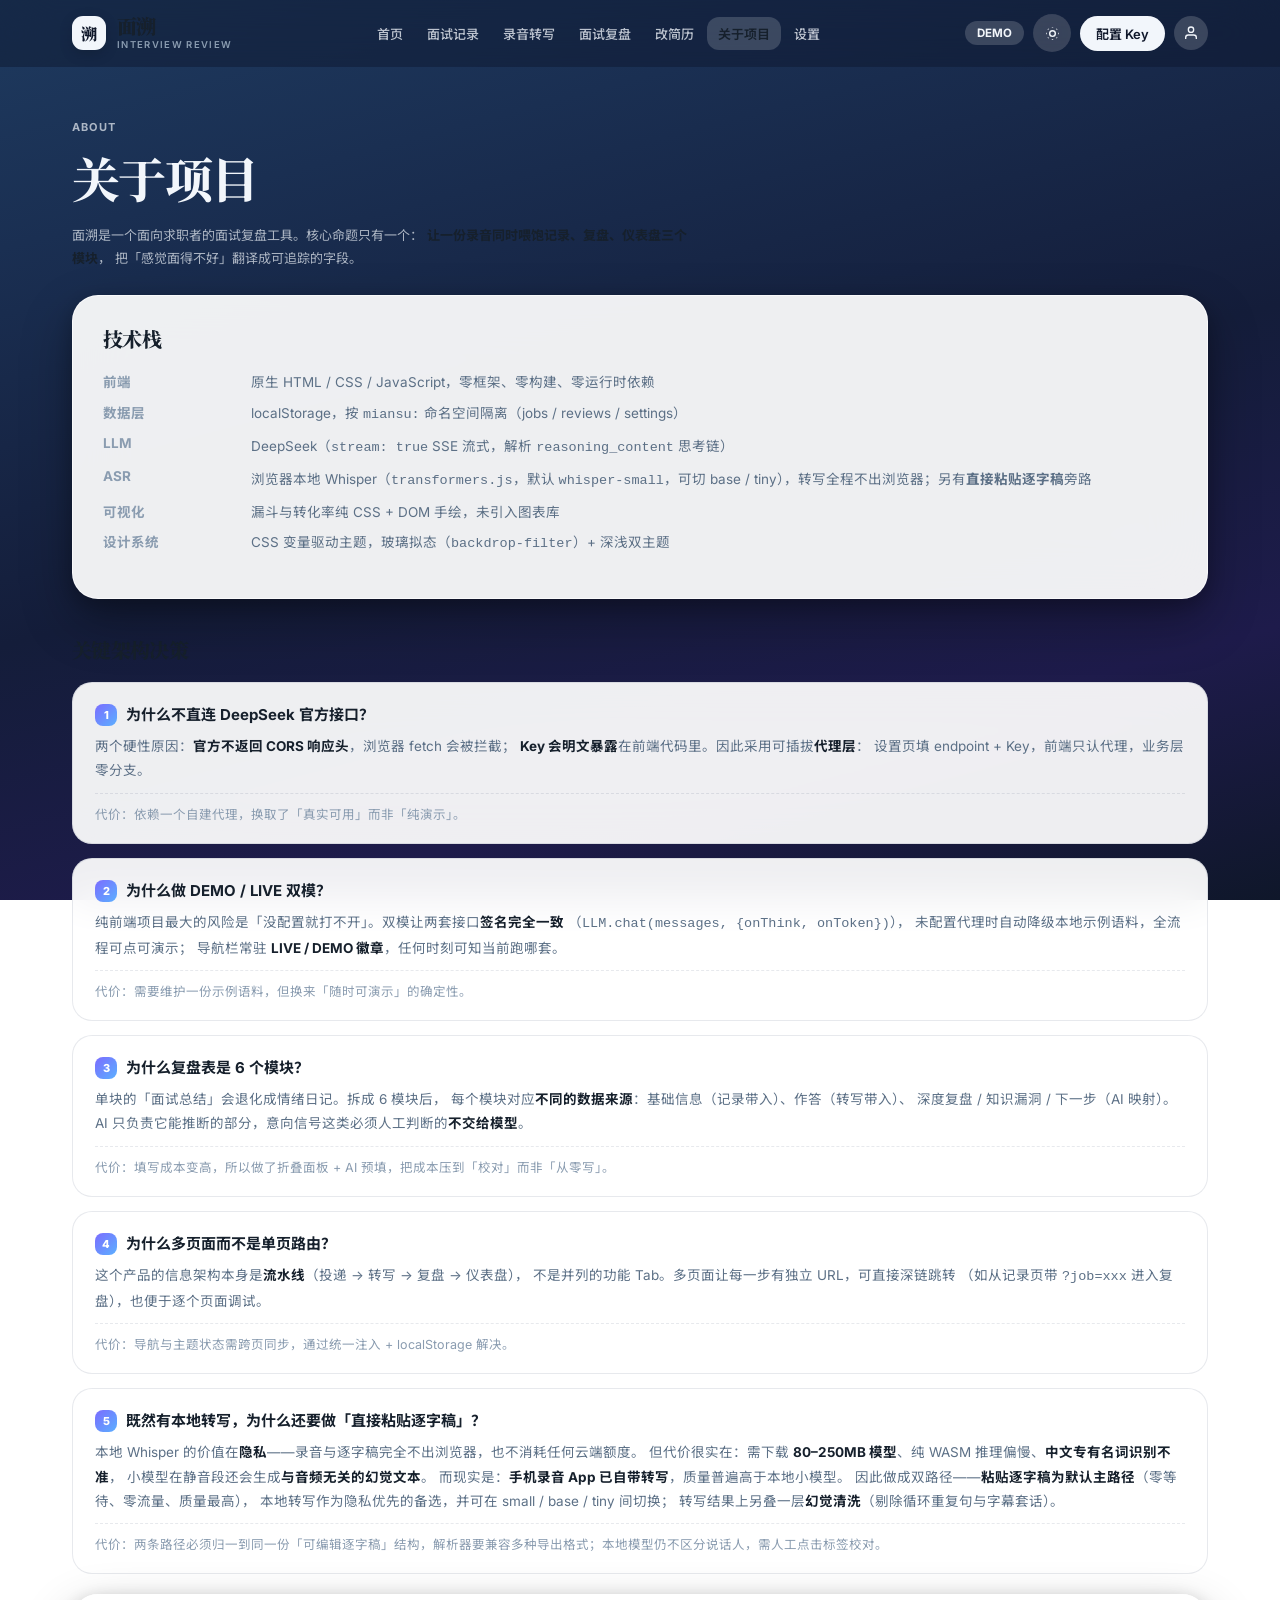
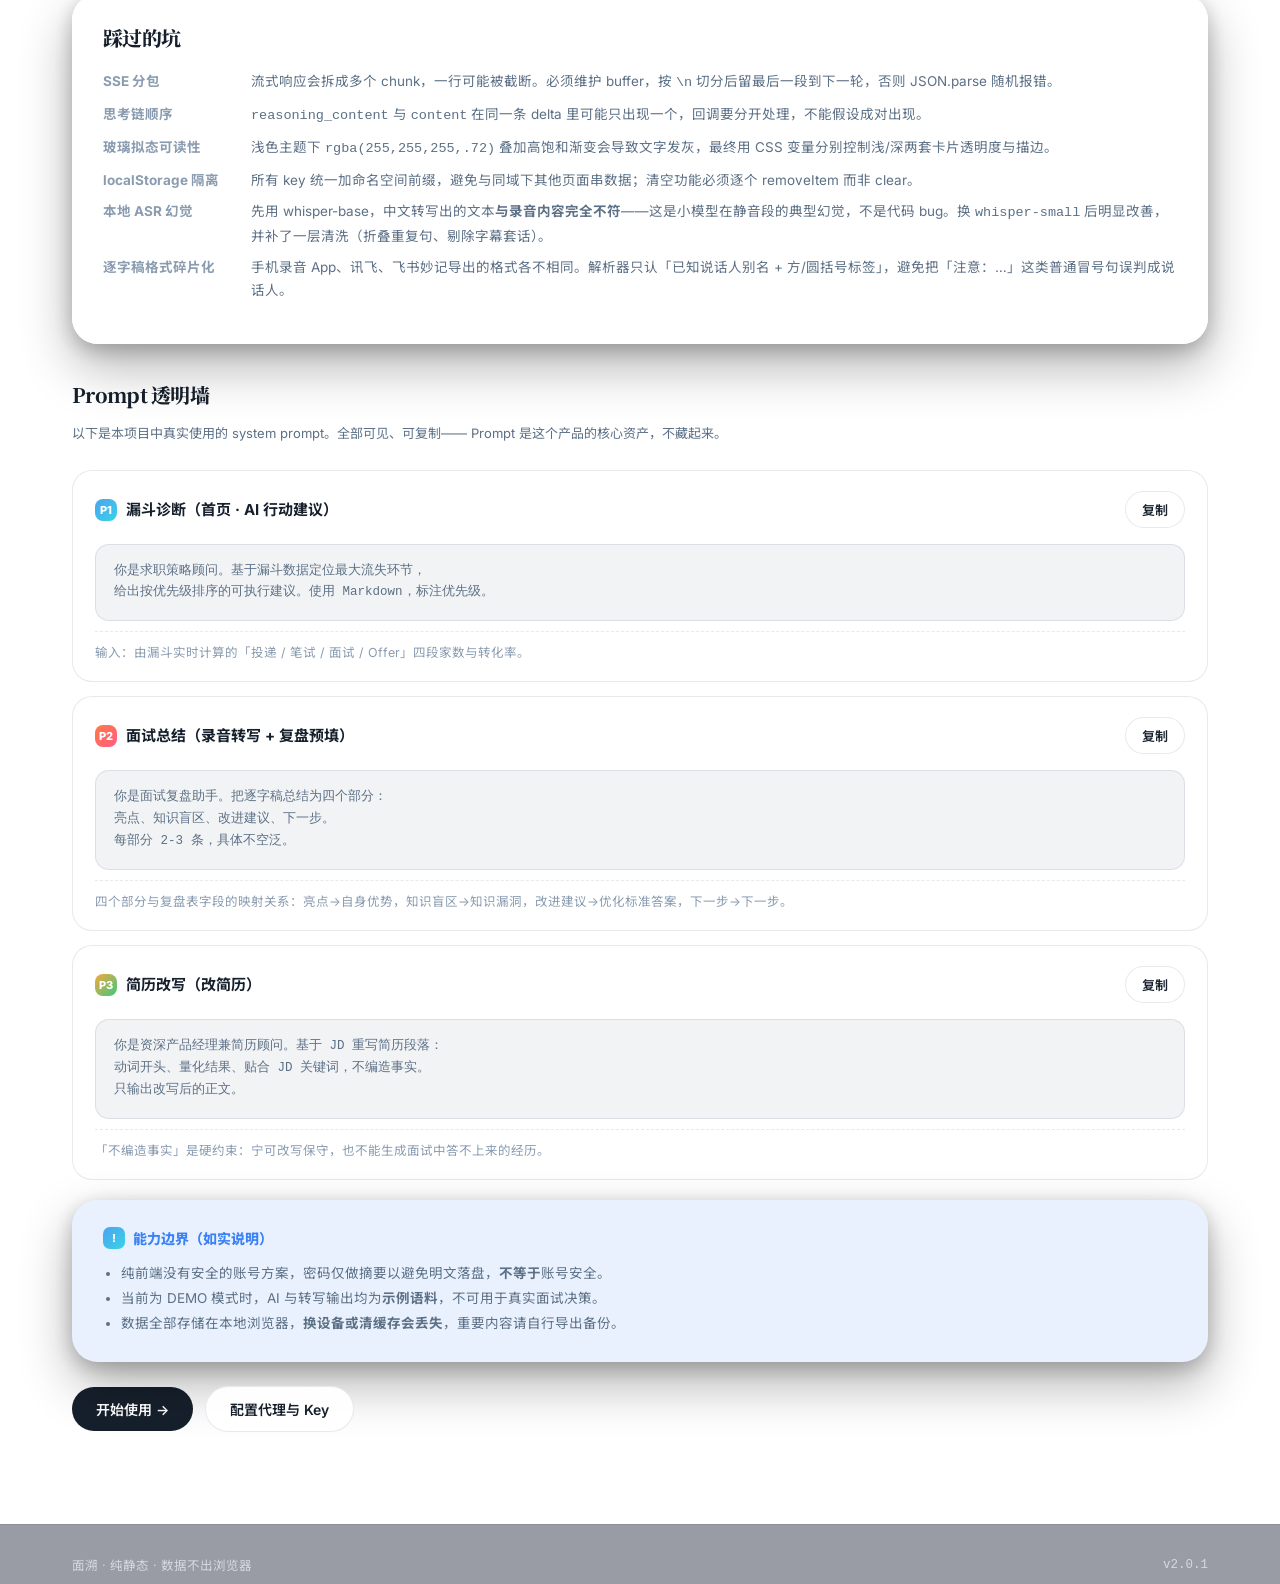
==== commit 273a3d1c: "v2.0.2 导航修复：hover 与当前页药丸区分、窄屏(≤480px)防溢出、品牌名对比度修复" ====
--- a/about.html
+++ b/about.html
@@ -1,9 +1,9 @@
-<!DOCTYPE html>
+﻿<!DOCTYPE html>
 <html lang="zh-CN">
 <head>
 <meta charset="UTF-8">
 <meta name="viewport" content="width=device-width,initial-scale=1">
-<meta name="app-build" content="v2.0.0">
+<meta name="app-build" content="v2.0.2">
 <title>关于项目 · 面溯</title>
 <link rel="stylesheet" href="styles.css">
 <link href="https://fonts.googleapis.com/css2?family=Noto+Serif+SC:wght@600;700;900&family=Inter:wght@400;500;600;700;800&family=Noto+Sans+SC:wght@400;500;700&display=swap" rel="stylesheet">
--- a/styles.css
+++ b/styles.css
@@ -399,3 +399,40 @@
 .net-warn .net-warn-x:hover{opacity:1}
 @keyframes netWarnIn{from{opacity:0;transform:translate(-50%,-10px)}to{opacity:1;transform:translate(-50%,0)}}
 @media(max-width:640px){.net-warn{top:96px;font-size:12.5px;padding:10px 12px}}
+
+/* ════════════════════════════════════════════════
+   v2.0 追问面板（右侧 380px 抽屉 / 720px 以下底部全宽堆叠）
+   只用已有 CSS 变量，无新增硬编码色值。
+   抽屉滑入 220ms ease；内容入场复用 .fade（IntersectionObserver 驱动）。
+   ════════════════════════════════════════════════ */
+.probe-drawer{position:fixed;top:0;right:0;bottom:0;width:380px;max-width:92vw;z-index:120;
+  background:var(--card);backdrop-filter:blur(28px);-webkit-backdrop-filter:blur(28px);
+  border-left:1px solid var(--line);box-shadow:var(--sh);
+  display:flex;flex-direction:column;overscroll-behavior:contain;
+  animation:probeIn .22s ease}
+.probe-drawer::before{content:'';display:block;height:3px;flex:0 0 3px;background:var(--g-aurora)}
+@keyframes probeIn{from{transform:translateX(100%)}to{transform:none}}
+.probe-head{display:flex;align-items:center;justify-content:space-between;gap:12px;
+  padding:16px 20px;border-bottom:1px solid var(--line)}
+.probe-t{font-family:'Noto Serif SC','Songti SC',serif;font-weight:900;letter-spacing:-.035em;
+  font-size:17px;color:var(--tx)}
+.probe-sub{font-size:11.5px;color:var(--tx3);font-weight:600;margin-top:3px}
+.probe-body{flex:1;overflow-y:auto;padding:16px 16px 28px;
+  display:flex;flex-direction:column;gap:14px}
+.probe-q{border:1px solid var(--line);border-radius:16px;padding:14px;background:var(--chip)}
+.probe-q-n{width:24px;height:24px;border-radius:8px;display:grid;place-items:center;
+  font-size:12px;font-weight:800;color:var(--btn-tx);background:var(--g-aurora);flex:0 0 24px}
+.probe-q-quote{font-size:12px;color:var(--tx3);line-height:1.6;margin:10px 0 0;
+  border-left:3px solid var(--accent);padding-left:9px}
+.probe-q .textarea{margin-top:10px;min-height:78px;border-radius:14px}
+.probe-q-actions{display:flex;gap:8px;margin-top:10px;flex-wrap:wrap}
+.probe-finish{border:1px solid var(--line);border-radius:16px;padding:14px;background:var(--chip)}
+/* 面板内对话气泡：AI 侧 --g-warm、用户侧 --g-cool（复用 .chat 结构，圆角与逐字稿区一致） */
+.probe-body .chat{max-width:100%}
+.probe-body .chat.iv .bubble{background:var(--g-warm);color:var(--btn-tx);border-color:transparent}
+/* 720px 断点：右侧抽屉 → 页面底部全宽堆叠，输入框不被键盘遮挡（面板内部滚动兜底） */
+@media(max-width:720px){
+  .probe-drawer{top:auto;left:0;width:100%;max-width:none;max-height:74vh;
+    border-left:none;border-top:1px solid var(--line);animation:probeUp .22s ease}
+  @keyframes probeUp{from{transform:translateY(100%)}to{transform:none}}
+}
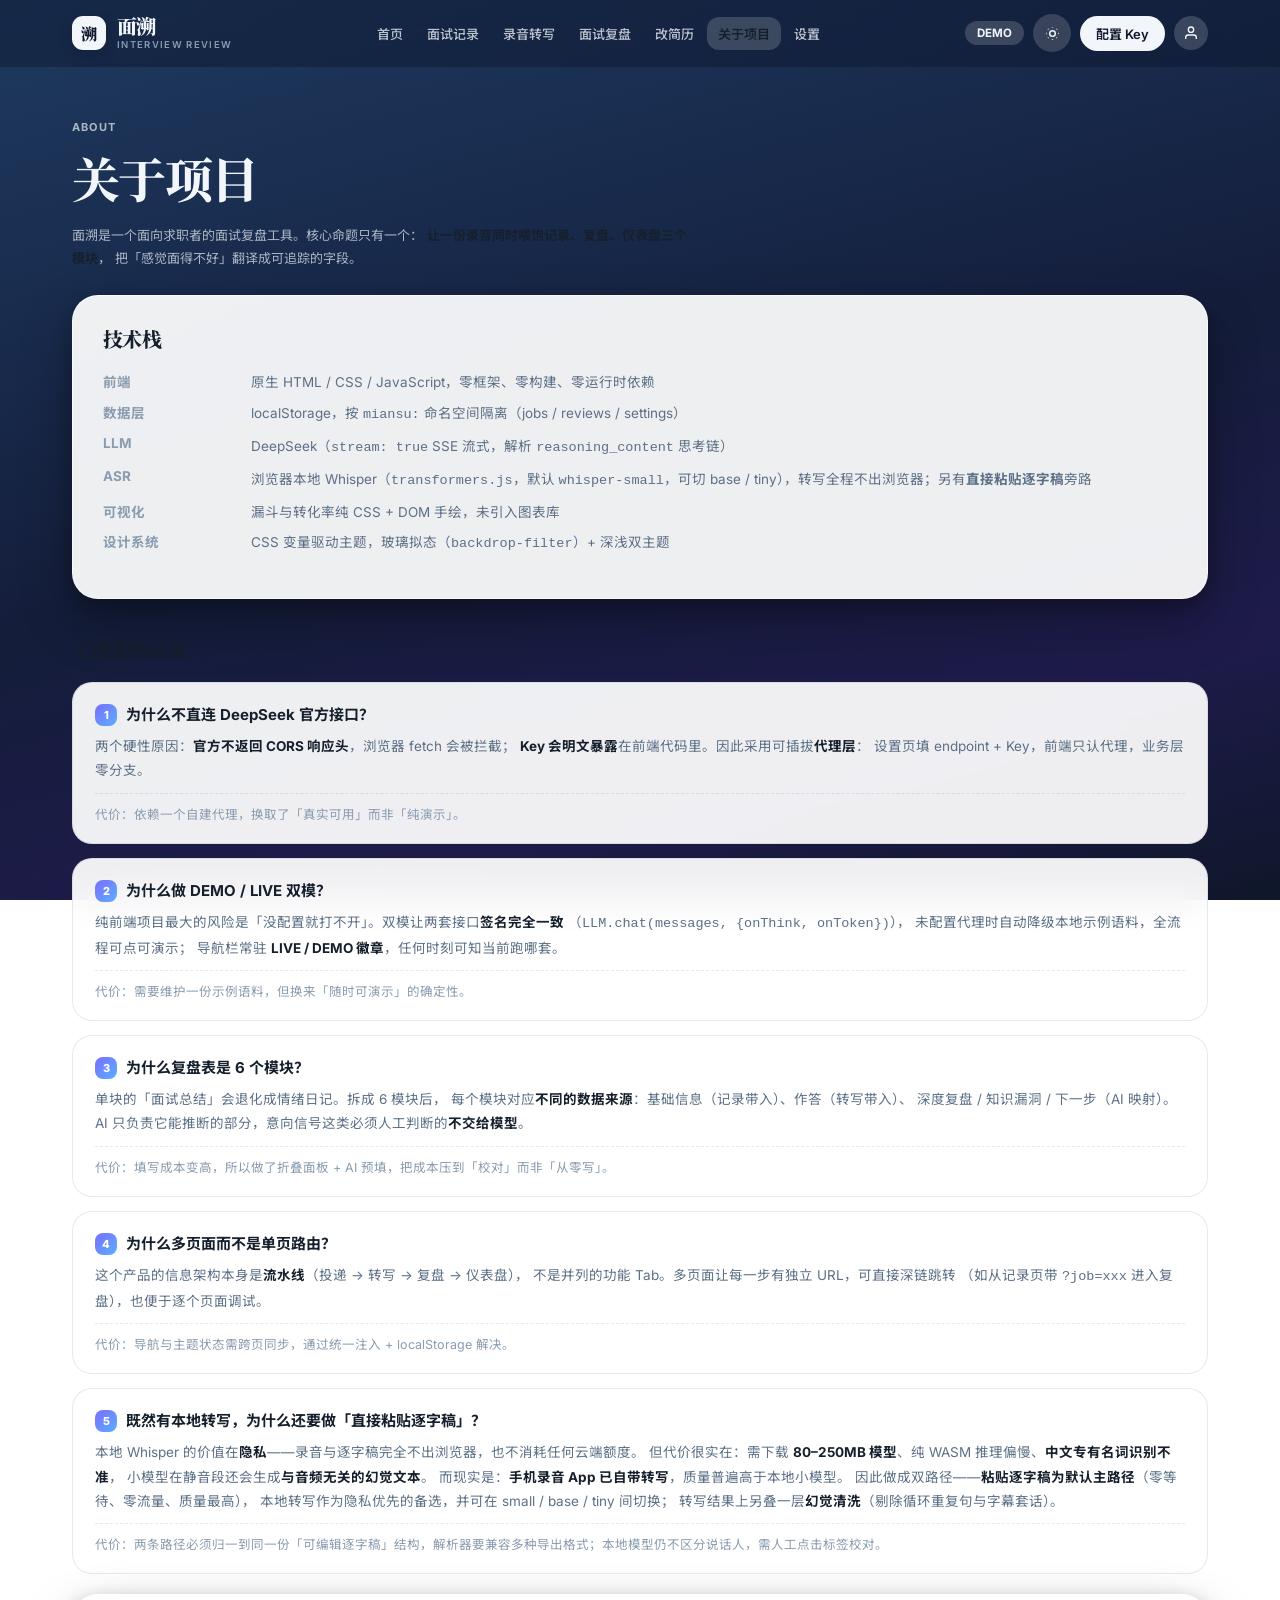
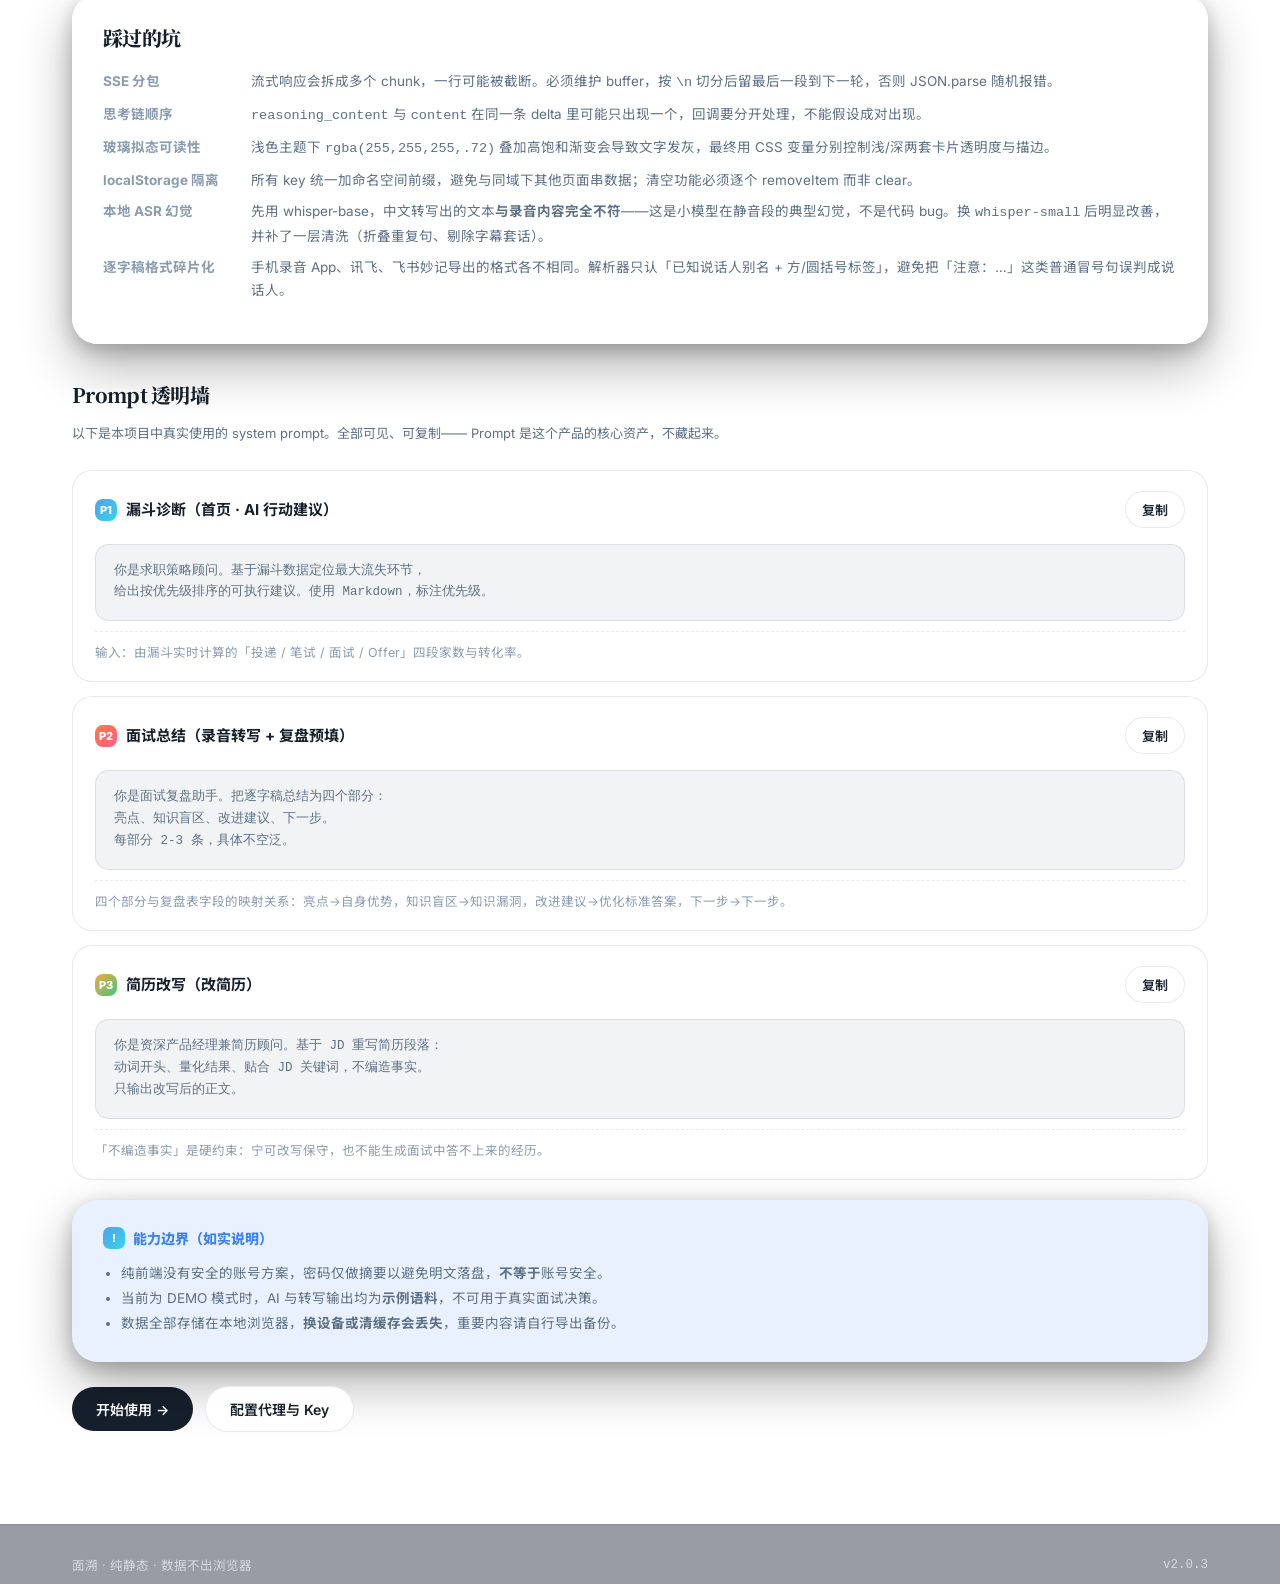
==== commit 5d06394d: "v2.0.3 修复首屏导航闪烁与平移：静态页导航补齐完整控件，renderNav 原地更新不重建" ====
--- a/about.html
+++ b/about.html
@@ -3,7 +3,7 @@
 <head>
 <meta charset="UTF-8">
 <meta name="viewport" content="width=device-width,initial-scale=1">
-<meta name="app-build" content="v2.0.2">
+<meta name="app-build" content="v2.0.3">
 <title>关于项目 · 面溯</title>
 <link rel="stylesheet" href="styles.css">
 <link href="https://fonts.googleapis.com/css2?family=Noto+Serif+SC:wght@600;700;900&family=Inter:wght@400;500;600;700;800&family=Noto+Sans+SC:wght@400;500;700&display=swap" rel="stylesheet">
@@ -41,14 +41,30 @@
         <a href="detail.html">录音转写</a>
         <a href="review.html">面试复盘</a>
         <a href="resume.html">改简历</a>
-        <a href="about.html">关于项目</a>
+        <a href="about.html" class="on">关于项目</a>
         <a href="settings.html">设置</a>
       </div>
       <div class="nav-right">
+        <span class="tag" id="modeBadge" style="background:var(--nav-h);color:var(--on-bg);border-color:transparent" title="正在检查网络…">LIVE</span>
+        <button class="icon-btn" data-theme-toggle title="切换深浅主题">
+          <svg data-icon-moon width="17" height="17" fill="none" stroke="currentColor" stroke-width="2" viewBox="0 0 24 24" style="display:none"><path d="M20.354 15.354A9 9 0 018.646 3.646 9.003 9.003 0 0012 21a9.003 9.003 0 008.354-5.646z"/></svg>
+          <svg data-icon-sun width="17" height="17" fill="none" stroke="currentColor" stroke-width="2" viewBox="0 0 24 24" style="display:block"><path d="M12 3v1m0 16v1m9-9h-1M4 12H3m15.364 6.364l-.707-.707M6.343 6.343l-.707-.707m12.728 0l-.707.707M6.343 17.657l-.707.707M16 12a4 4 0 11-8 0 4 4 0 018 0z"/></svg>
+        </button>
+        <a class="btn btn-on-bg btn-sm btn-main-hide" href="settings.html">配置 Key</a>
         <a class="avatar-btn" href="profile.html" title="登录 / 个人中心">
           <svg width="16" height="16" fill="none" stroke="currentColor" stroke-width="2" viewBox="0 0 24 24"><path d="M20 21v-2a4 4 0 00-4-4H8a4 4 0 00-4 4v2"/><circle cx="12" cy="7" r="4"/></svg>
         </a>
-      </div>
+        <button class="burger" data-burger><span></span><span></span><span></span></button>
+      </div>
+    </div>
+    <div class="m-menu" data-mobile-menu style="display:none;flex-direction:column;padding:10px 20px 18px;border-top:1px solid var(--line)">
+      <a href="index.html">首页</a>
+      <a href="records.html">面试记录</a>
+      <a href="detail.html">录音转写</a>
+      <a href="review.html">面试复盘</a>
+      <a href="resume.html">改简历</a>
+      <a href="about.html">关于项目</a>
+      <a href="settings.html">设置</a>
     </div>
   </nav>
 </div>
--- a/styles.css
+++ b/styles.css
@@ -78,14 +78,16 @@
       display:flex;align-items:center;justify-content:center;color:var(--bg-solid);
       font-weight:900;font-size:16px;flex:0 0 34px;
       box-shadow:0 4px 14px rgba(0,0,0,.16)}
-.brand-name{font-size:20px;color:var(--tx);line-height:1}
+/* v2.0.2：品牌名站在导航（背景层）上，必须用背景层文字色；原 --tx 是卡片内深色文字，深色主题下几乎不可见 */
+.brand-name{font-size:20px;color:var(--on-bg);line-height:1}
 .brand-sub{font-size:9.5px;color:var(--tx3);font-weight:600;letter-spacing:.14em;
            margin-top:3px;display:block}
 
 .menu{display:flex;align-items:center;gap:2px}
 .menu a{padding:7px 11px;border-radius:12px;font-size:13px;font-weight:500;
         color:var(--nav-tx);transition:background .2s,color .2s;white-space:nowrap}
-.menu a:hover{background:var(--nav-h);color:var(--tx)}
+/* v2.0.2：hover 不再铺药丸底色（与当前页 .on 的药丸区分开，避免"两颗一样的药丸同时亮"），只提亮文字 */
+.menu a:hover{color:var(--on-bg)}
 .menu a.on{background:var(--nav-h);color:var(--tx);font-weight:600}
 
 .nav-right{display:flex;align-items:center;gap:9px;flex:0 0 auto}
@@ -363,6 +365,18 @@
   .nav-in,.wrap,.foot-in{padding-left:20px;padding-right:20px}
   .burger{display:flex}
   .btn-main-hide{display:none}
+}
+/* v2.0.2 窄屏导航防溢出：brand（含长副标题）+ LIVE/主题/头像/汉堡 右侧按钮组
+   最小宽约 460px，≤480px 时右侧按钮会被推出视口、汉堡点不到。
+   隐藏副标题（省约 110px）+ 收紧间距，360px 起完整可见。 */
+@media(max-width:480px){
+  .brand-sub{display:none}
+  .nav-in{padding-left:16px;padding-right:16px;gap:12px}
+  .nav-right{gap:6px}
+}
+@media(max-width:380px){
+  .icon-btn{width:34px;height:34px}
+  .avatar-btn{width:30px;height:30px;flex:0 0 30px}
 }
 @media(max-width:640px){
   .g2,.g3{grid-template-columns:1fr}
@@ -436,3 +450,5 @@
     border-left:none;border-top:1px solid var(--line);animation:probeUp .22s ease}
   @keyframes probeUp{from{transform:translateY(100%)}to{transform:none}}
 }
+
+/* v2.0.2 build trigger 2026-09-13：触发 CF 重新构建 */
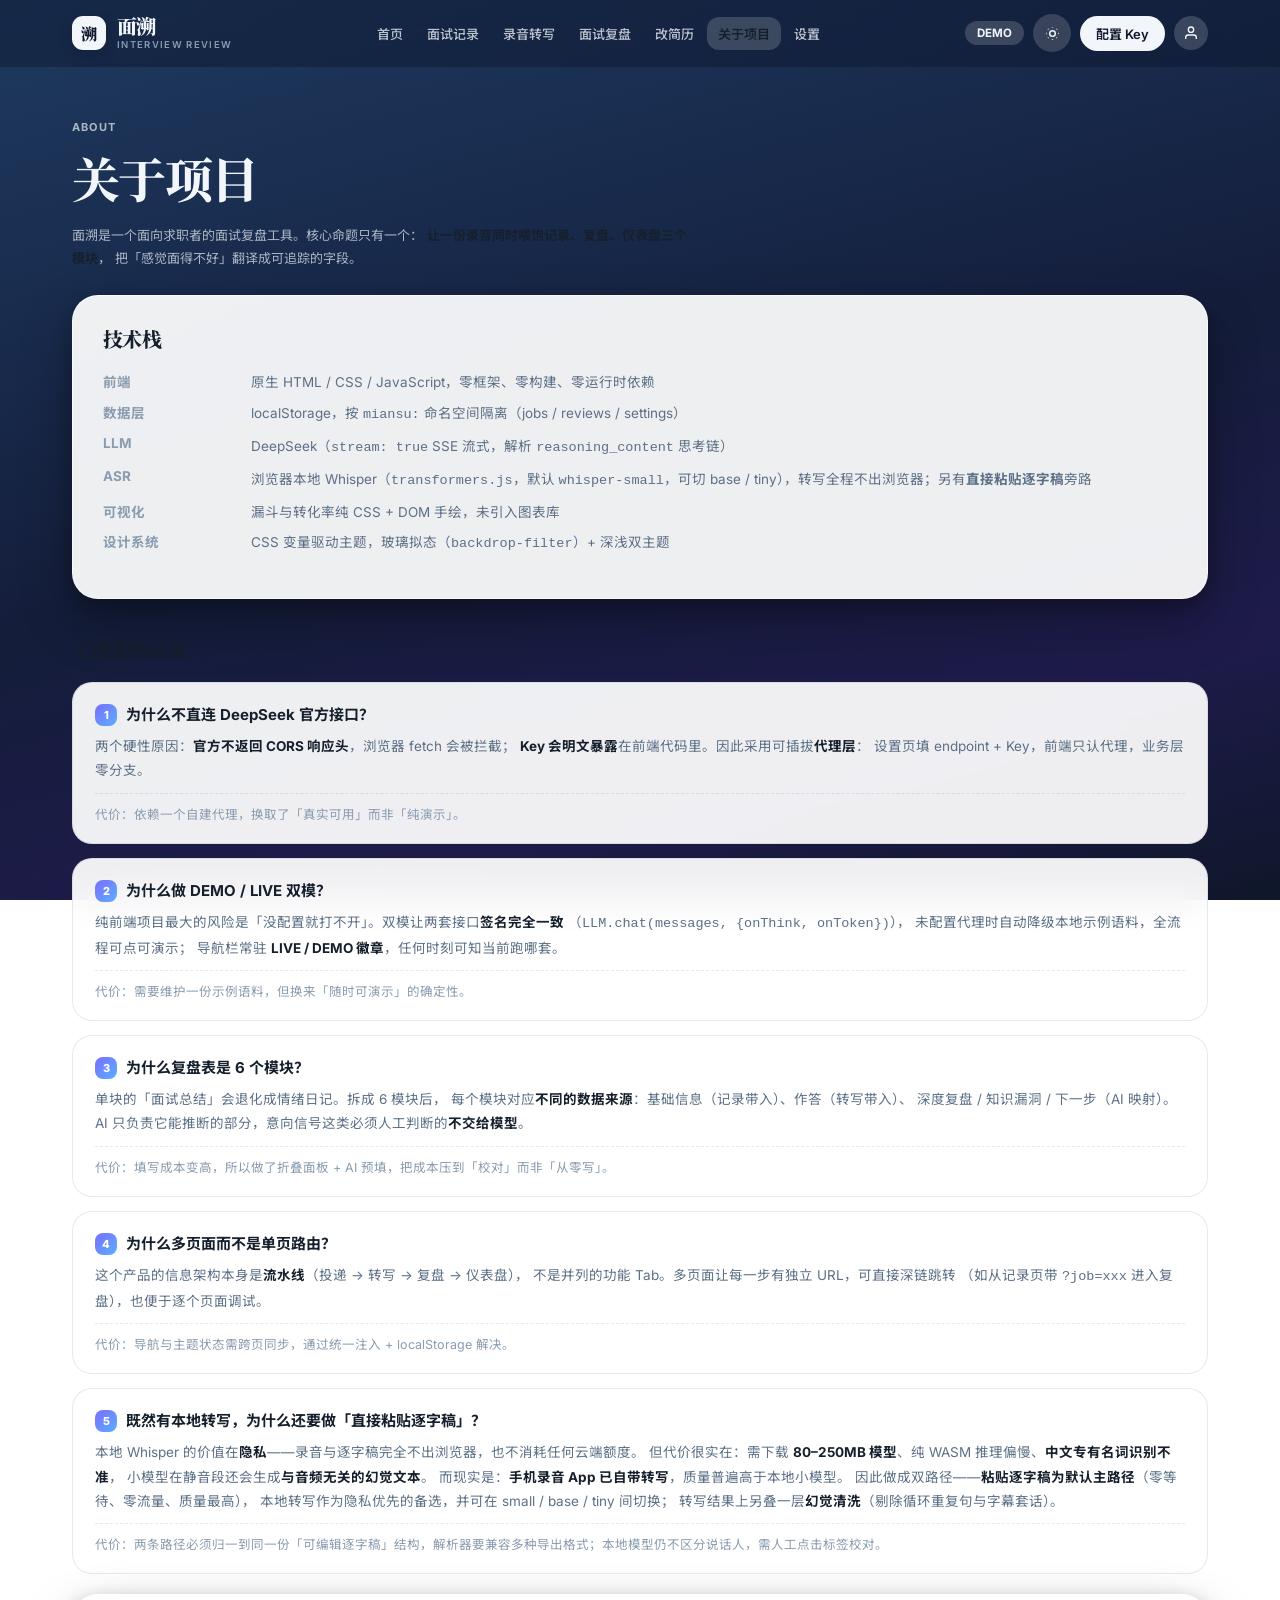
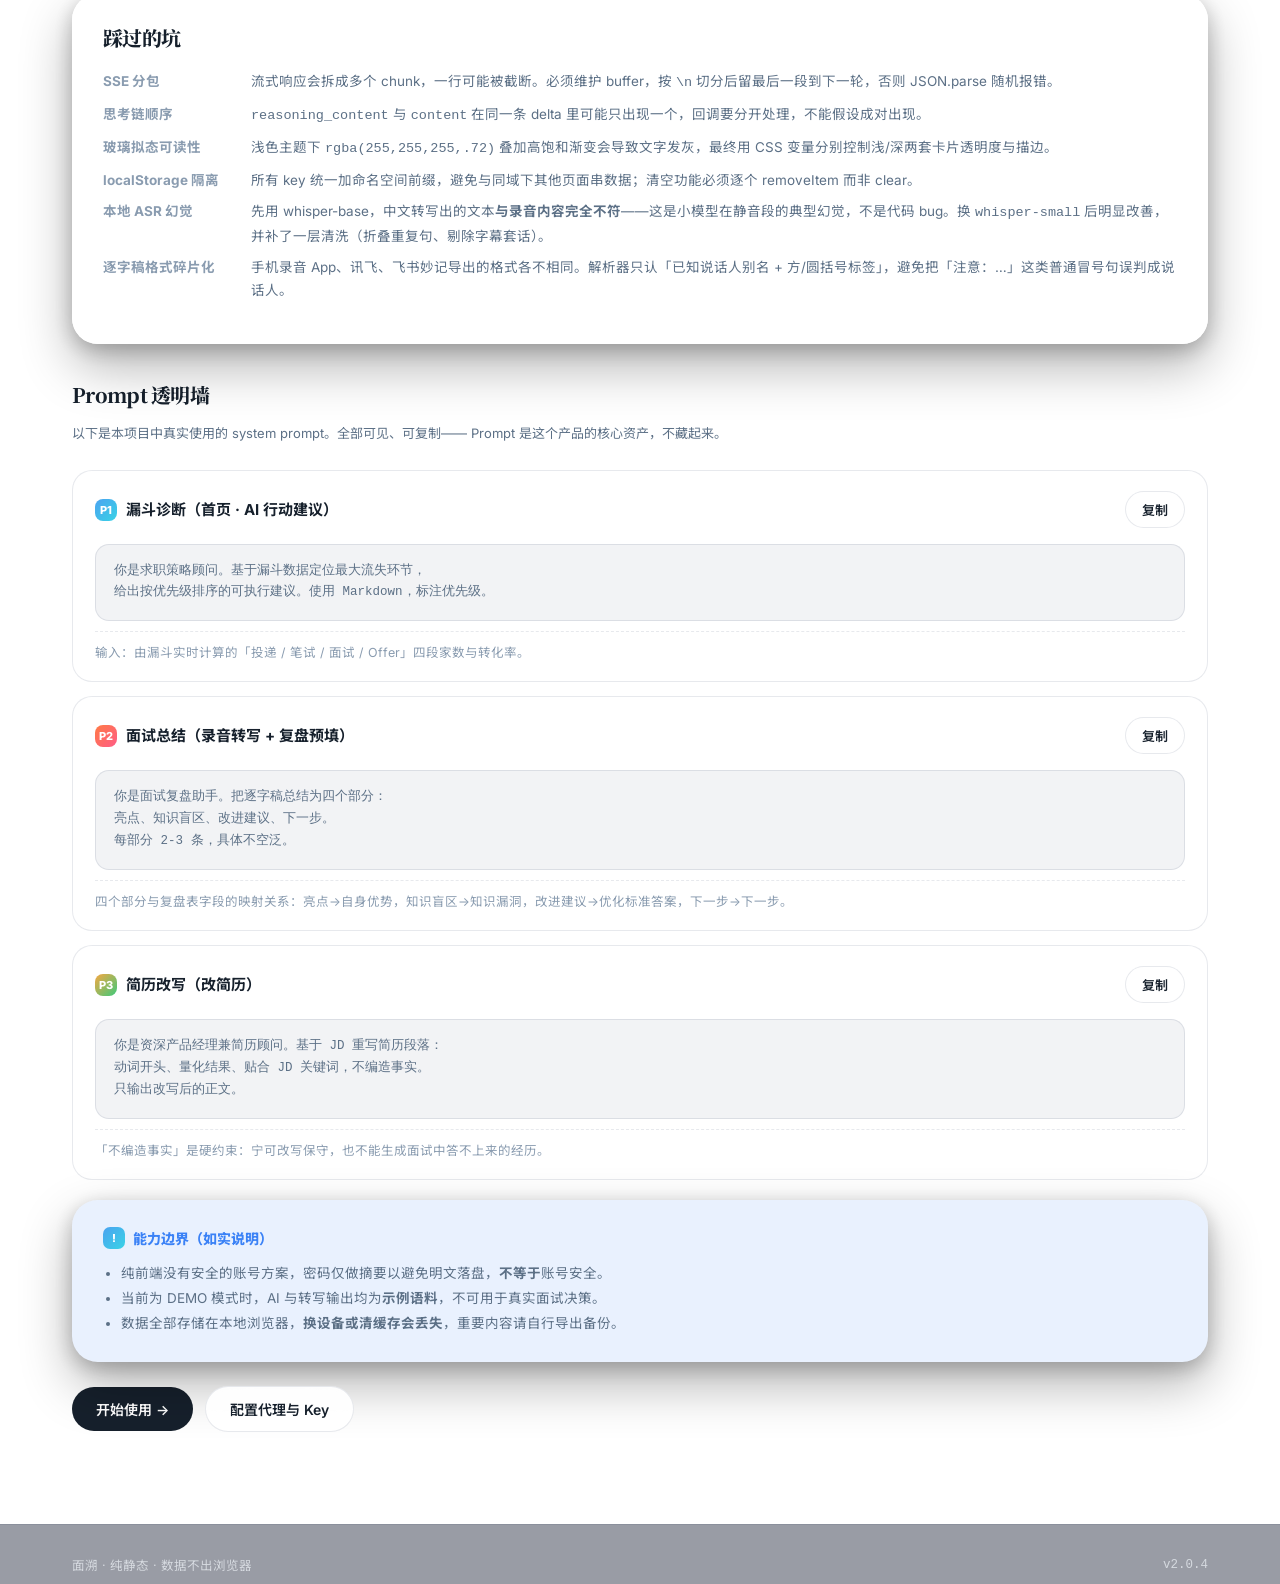
==== commit 59ea2dad: "v2.0.4 修复间歇性旧版本：HTML no-store、静态资源版本化 URL、页脚版本号对齐" ====
--- a/about.html
+++ b/about.html
@@ -3,9 +3,9 @@
 <head>
 <meta charset="UTF-8">
 <meta name="viewport" content="width=device-width,initial-scale=1">
-<meta name="app-build" content="v2.0.3">
+<meta name="app-build" content="v2.0.4">
 <title>关于项目 · 面溯</title>
-<link rel="stylesheet" href="styles.css">
+<link rel="stylesheet" href="styles.css?v=v2.0.4">
 <link href="https://fonts.googleapis.com/css2?family=Noto+Serif+SC:wght@600;700;900&family=Inter:wght@400;500;600;700;800&family=Noto+Sans+SC:wght@400;500;700&display=swap" rel="stylesheet">
 <style>
   .dec{border:1px solid var(--line);border-radius:20px;padding:20px 22px;margin-bottom:14px;
@@ -234,7 +234,7 @@
   </div>
 </div>
 
-<script src="app.js"></script>
+<script src="app.js?v=v2.0.4"></script>
 <script>
 App.mount('about');
 
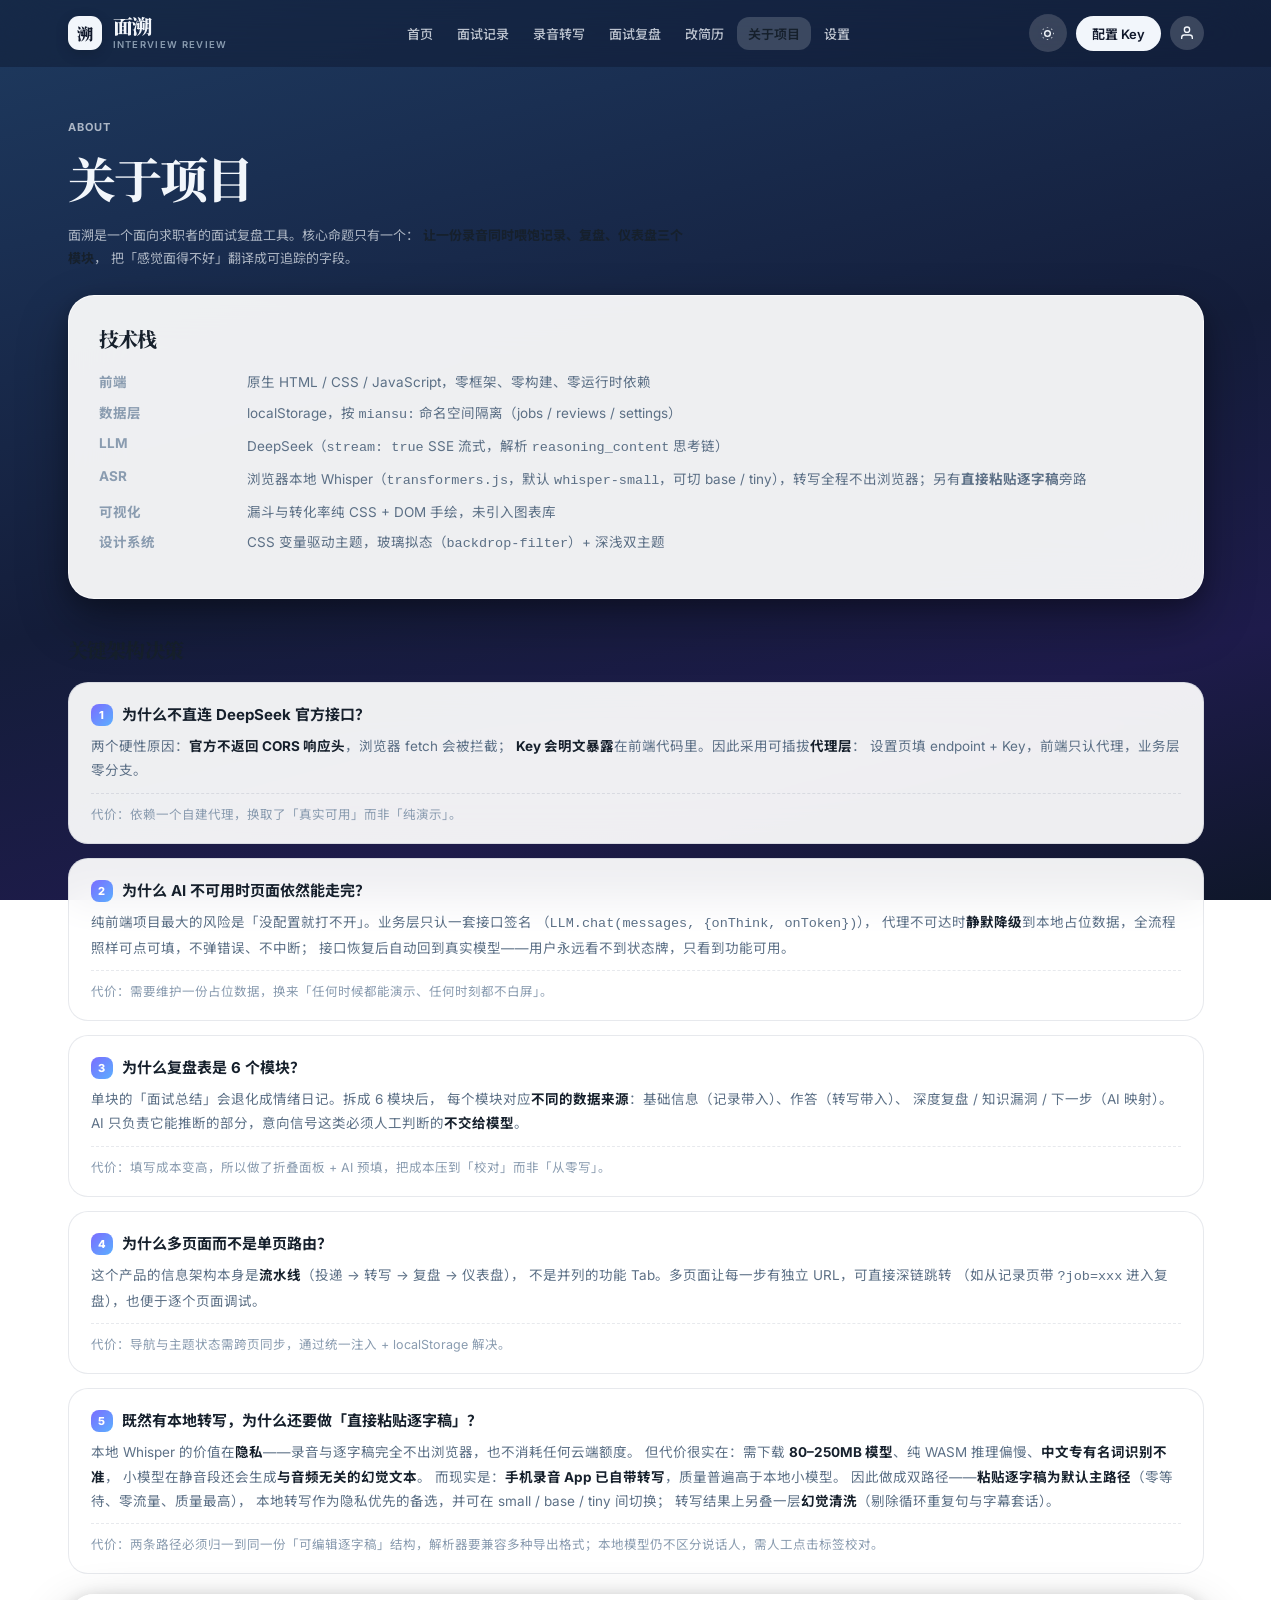
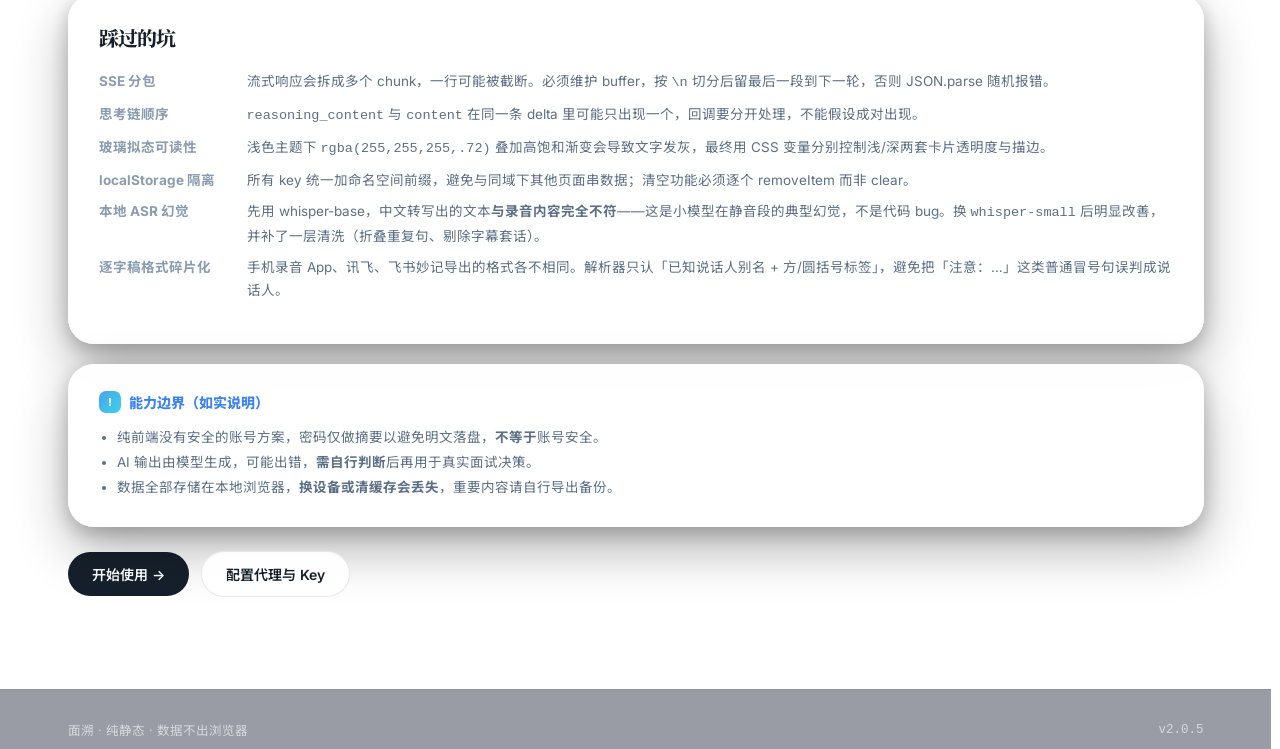
==== commit a156cf46: "v2.0.5 软导航样式合并 + 滚动条槽位 + 移除 LIVE/DEMO + 关于页白底与删 Prompt 墙" ====
--- a/about.html
+++ b/about.html
@@ -3,27 +3,10 @@
 <head>
 <meta charset="UTF-8">
 <meta name="viewport" content="width=device-width,initial-scale=1">
-<meta name="app-build" content="v2.0.4">
+<meta name="app-build" content="v2.0.5">
 <title>关于项目 · 面溯</title>
-<link rel="stylesheet" href="styles.css?v=v2.0.4">
+<link rel="stylesheet" href="styles.css?v=v2.0.5">
 <link href="https://fonts.googleapis.com/css2?family=Noto+Serif+SC:wght@600;700;900&family=Inter:wght@400;500;600;700;800&family=Noto+Sans+SC:wght@400;500;700&display=swap" rel="stylesheet">
-<style>
-  .dec{border:1px solid var(--line);border-radius:20px;padding:20px 22px;margin-bottom:14px;
-       background:var(--card);backdrop-filter:blur(20px)}
-  .dec-q{font-size:15px;font-weight:700;margin-bottom:8px;display:flex;gap:9px;align-items:flex-start}
-  .dec-n{width:22px;height:22px;border-radius:8px;background:var(--g-aurora);color:#fff;
-         display:grid;place-items:center;font-size:11px;font-weight:800;flex:0 0 22px;margin-top:1px}
-  .dec-a{font-size:13.5px;line-height:1.8;color:var(--tx2)}
-  .dec-a b{color:var(--tx);font-weight:700}
-  .cost{margin-top:10px;padding-top:10px;border-top:1px dashed var(--line);
-        font-size:12.5px;color:var(--tx3)}
-  pre{background:var(--chip);border:1px solid var(--line);border-radius:14px;padding:16px 18px;
-      font-size:12.5px;line-height:1.75;overflow-x:auto;margin:0;
-      font-family:ui-monospace,'SF Mono',Consolas,monospace;color:var(--tx2);white-space:pre-wrap}
-  .kv{display:grid;grid-template-columns:130px 1fr;gap:8px 18px;font-size:13.5px}
-  .kv dt{color:var(--tx3);font-weight:700} .kv dd{margin:0;color:var(--tx2);line-height:1.7}
-  @media(max-width:720px){.kv{grid-template-columns:1fr;gap:2px 0}.kv dd{margin-bottom:10px}}
-</style>
   <link rel="icon" href="favicon.svg">
 </head>
 <body>
@@ -45,7 +28,6 @@
         <a href="settings.html">设置</a>
       </div>
       <div class="nav-right">
-        <span class="tag" id="modeBadge" style="background:var(--nav-h);color:var(--on-bg);border-color:transparent" title="正在检查网络…">LIVE</span>
         <button class="icon-btn" data-theme-toggle title="切换深浅主题">
           <svg data-icon-moon width="17" height="17" fill="none" stroke="currentColor" stroke-width="2" viewBox="0 0 24 24" style="display:none"><path d="M20.354 15.354A9 9 0 018.646 3.646 9.003 9.003 0 0012 21a9.003 9.003 0 008.354-5.646z"/></svg>
           <svg data-icon-sun width="17" height="17" fill="none" stroke="currentColor" stroke-width="2" viewBox="0 0 24 24" style="display:block"><path d="M12 3v1m0 16v1m9-9h-1M4 12H3m15.364 6.364l-.707-.707M6.343 6.343l-.707-.707m12.728 0l-.707.707M6.343 17.657l-.707.707M16 12a4 4 0 11-8 0 4 4 0 018 0z"/></svg>
@@ -108,14 +90,14 @@
     </div>
 
     <div class="dec">
-      <div class="dec-q"><span class="dec-n">2</span>为什么做 DEMO / LIVE 双模？</div>
+      <div class="dec-q"><span class="dec-n">2</span>为什么 AI 不可用时页面依然能走完？</div>
       <div class="dec-a">
-        纯前端项目最大的风险是「没配置就打不开」。双模让两套接口<b>签名完全一致</b>
+        纯前端项目最大的风险是「没配置就打不开」。业务层只认一套接口签名
         （<span class="mono">LLM.chat(messages, {onThink, onToken})</span>），
-        未配置代理时自动降级本地示例语料，全流程可点可演示；
-        导航栏常驻 <b>LIVE / DEMO 徽章</b>，任何时刻可知当前跑哪套。
+        代理不可达时<b>静默降级</b>到本地占位数据，全流程照样可点可填，不弹错误、不中断；
+        接口恢复后自动回到真实模型——用户永远看不到状态牌，只看到功能可用。
       </div>
-      <div class="cost">代价：需要维护一份示例语料，但换来「随时可演示」的确定性。</div>
+      <div class="cost">代价：需要维护一份占位数据，换来「任何时候都能演示、任何时刻都不白屏」。</div>
     </div>
 
     <div class="dec">
@@ -167,56 +149,15 @@
     </dl>
   </section>
 
-  <!-- Prompt 透明墙 -->
-  <section class="fade">
-    <h2 style="font-size:20px;margin:36px 0 8px">Prompt 透明墙</h2>
-    <p class="small muted mb-24" style="line-height:1.8">
-      以下是本项目中真实使用的 system prompt。全部可见、可复制——
-      Prompt 是这个产品的核心资产，不藏起来。
-    </p>
-
-    <div class="dec">
-      <div class="row-between mb-16">
-        <div class="dec-q" style="margin:0"><span class="dec-n" style="background:var(--g-cool)">P1</span>漏斗诊断（首页 · AI 行动建议）</div>
-        <button class="btn btn-ghost btn-sm" onclick="copyPre(this)">复制</button>
-      </div>
-      <pre>你是求职策略顾问。基于漏斗数据定位最大流失环节，
-给出按优先级排序的可执行建议。使用 Markdown，标注优先级。</pre>
-      <div class="cost">输入：由漏斗实时计算的「投递 / 笔试 / 面试 / Offer」四段家数与转化率。</div>
-    </div>
-
-    <div class="dec">
-      <div class="row-between mb-16">
-        <div class="dec-q" style="margin:0"><span class="dec-n" style="background:var(--g-warm)">P2</span>面试总结（录音转写 + 复盘预填）</div>
-        <button class="btn btn-ghost btn-sm" onclick="copyPre(this)">复制</button>
-      </div>
-      <pre>你是面试复盘助手。把逐字稿总结为四个部分：
-亮点、知识盲区、改进建议、下一步。
-每部分 2-3 条，具体不空泛。</pre>
-      <div class="cost">四个部分与复盘表字段的映射关系：亮点→自身优势，知识盲区→知识漏洞，改进建议→优化标准答案，下一步→下一步。</div>
-    </div>
-
-    <div class="dec">
-      <div class="row-between mb-16">
-        <div class="dec-q" style="margin:0"><span class="dec-n" style="background:var(--g-mint)">P3</span>简历改写（改简历）</div>
-        <button class="btn btn-ghost btn-sm" onclick="copyPre(this)">复制</button>
-      </div>
-      <pre>你是资深产品经理兼简历顾问。基于 JD 重写简历段落：
-动词开头、量化结果、贴合 JD 关键词，不编造事实。
-只输出改写后的正文。</pre>
-      <div class="cost">「不编造事实」是硬约束：宁可改写保守，也不能生成面试中答不上来的经历。</div>
-    </div>
-  </section>
-
-  <!-- 边界 -->
+  <!-- v2.0.5：原用 --accent-soft 半透明蓝底 + --tx2 深色字，深色主题下深底叠深字完全看不见 → 改白底卡片 -->
   <section class="glass fade" style="padding:26px 30px;margin-top:20px;
-           background:var(--accent-soft);border-color:transparent">
+           background:var(--card);border-color:transparent">
     <div class="ai-head" style="color:var(--accent);margin-bottom:12px">
       <span class="ai-ico" style="background:var(--g-cool)">!</span>能力边界（如实说明）
     </div>
     <ul style="font-size:13.5px;line-height:1.85;color:var(--tx2);margin:0;padding-left:18px">
       <li>纯前端没有安全的账号方案，密码仅做摘要以避免明文落盘，<b>不等于</b>账号安全。</li>
-      <li>当前为 DEMO 模式时，AI 与转写输出均为<b>示例语料</b>，不可用于真实面试决策。</li>
+      <li>AI 输出由模型生成，可能出错，<b>需自行判断</b>后再用于真实面试决策。</li>
       <li>数据全部存储在本地浏览器，<b>换设备或清缓存会丢失</b>，重要内容请自行导出备份。</li>
     </ul>
   </section>
@@ -234,7 +175,7 @@
   </div>
 </div>
 
-<script src="app.js?v=v2.0.4"></script>
+<script src="app.js?v=v2.0.5"></script>
 <script>
 App.mount('about');
 
@@ -243,12 +184,6 @@
   const el = document.getElementById('aboutVer');
   if (typeof APP_BUILD !== 'undefined' && el) el.textContent = APP_BUILD.ver;
 })();
-
-async function copyPre(btn) {
-  const pre = btn.closest('.dec').querySelector('pre');
-  try { await navigator.clipboard.writeText(pre.innerText); Toast.show('Prompt 已复制', 'ok'); }
-  catch { Toast.show('复制失败，请手动选择', 'err'); }
-}
 </script>
 </body>
 </html>
--- a/styles.css
+++ b/styles.css
@@ -51,6 +51,9 @@
 }
 
 *{font-family:'Inter','Noto Sans SC',system-ui,sans-serif;box-sizing:border-box}
+/* v2.0.5：给滚动条永久预留槽位 —— 页面高度不同导致滚动条出现/消失时，
+   可视宽度会差 ~17px，居中布局整体左右跳动（点导航切页时最明显） */
+html{scrollbar-gutter:stable}
 body{margin:0;min-height:100vh;color:var(--tx);background:var(--bg);
      background-attachment:fixed;transition:background .45s ease,color .45s ease;
      -webkit-font-smoothing:antialiased}
@@ -451,4 +454,132 @@
   @keyframes probeUp{from{transform:translateY(100%)}to{transform:none}}
 }
 
-/* v2.0.2 build trigger 2026-09-13：触发 CF 重新构建 */
+/* v2.0.2 build trigger 2026-09-13：触发 CF 重新构建 */
+
+
+/* ══════════════════════════════════════════════════════════════
+   v2.0.5 · 页面级样式（原内联在各页 <head>）
+   为什么要合并过来：SPA 软导航的 _swapContent 只替换 body，
+   内联在 head 的样式不会跟着换 → 从「面试复盘」点回「首页」时
+   首页的 .hero / .wk-grid 全部失效，排版烂掉（被误认为"退回旧版本"）。
+   合进全局样式后，软导航不再依赖 head 里的页面样式。
+   已校验：8 页之间无同名选择器冲突，可安全合并。
+   ══════════════════════════════════════════════════════════════ */
+
+/* ── 来自 index.html ── */
+/* Hero */
+  .hero{padding:84px 0 96px;text-align:center}
+  .hero h1{font-family:'Noto Serif SC','Songti SC',serif;font-weight:900;
+           font-size:clamp(64px,13vw,150px);letter-spacing:-.06em;
+           line-height:1;margin:0 0 30px;color:var(--on-bg)}
+  .hero-s1{font-size:clamp(15px,2vw,20px);font-weight:600;color:var(--on-bg);
+           letter-spacing:.05em;line-height:1.7}
+  .hero-s2{font-size:14px;color:var(--on-bg-2);letter-spacing:.06em;margin-top:8px}
+
+  /* 登录标签：站在背景上，随主题反色 */
+  .hero-login{display:inline-flex;align-items:center;gap:8px;margin-top:28px;
+              background:var(--nav-h);color:var(--on-bg);border:none;border-radius:999px;
+              padding:10px 21px;font-size:13.5px;font-weight:600;cursor:pointer;
+              transition:transform .2s,opacity .2s}
+  .hero-login:hover{transform:translateY(-2px);opacity:.9}
+
+  /* 主区：左环形 + 右（周历 + 时间轴） */
+  .main-grid{display:grid;grid-template-columns:minmax(238px,.62fr) 2fr;gap:20px;align-items:start}
+
+  /* 周历（横向 7 天） */
+  .wk-grid{display:grid;grid-template-columns:repeat(7,1fr);gap:8px}
+  .wkday{display:flex;flex-direction:column;align-items:center;justify-content:center;
+         border-radius:18px;padding:13px 0 12px;cursor:pointer;position:relative;
+         transition:background .2s,transform .2s}
+  .wkday:hover{background:var(--nav-h);transform:translateY(-2px)}
+  .wkday .wd{font-size:11px;color:var(--tx3);font-weight:700;letter-spacing:.04em}
+  .wkday .dn{font-size:20px;font-weight:800;letter-spacing:-.02em;margin-top:4px;
+             line-height:1;color:var(--tx)}
+  .wkday.today .dn{color:var(--accent)}
+  .wkday.today .wd{color:var(--accent)}
+  .wkday.sel{background:var(--accent-soft)}
+  .wkdot{position:absolute;bottom:6px;width:4px;height:4px;border-radius:50%;background:var(--accent)}
+
+  @media(max-width:880px){
+    .main-grid{grid-template-columns:1fr}
+    .hero{padding:56px 0 62px}
+    .wkday .dn{font-size:17px}
+  }
+
+/* ── 来自 detail.html ── */
+.step-line{flex:0 0 34px}
+  .editable{outline:none;transition:background .2s}
+  .editable:focus{background:var(--accent-soft)}
+  .sum-block{padding:16px 18px;border-radius:16px;background:var(--chip);
+             border:1px solid var(--line);margin-bottom:12px}
+  .sum-h{font-size:12.5px;font-weight:800;margin-bottom:8px;display:flex;align-items:center;gap:7px}
+  /* 来源切换：本地转写 / 粘贴逐字稿 */
+  .seg{display:inline-flex;gap:4px;padding:4px;border-radius:999px;
+       background:var(--chip);border:1px solid var(--line)}
+  .seg-btn{padding:7px 16px;border-radius:999px;border:none;background:transparent;
+           font-size:13px;font-weight:700;color:var(--tx3);cursor:pointer;
+           font-family:inherit;transition:all .2s;white-space:nowrap}
+  .seg-btn:hover{color:var(--tx)}
+  .seg-btn.on{background:var(--card);color:var(--tx);box-shadow:0 2px 8px rgba(15,23,42,.12)}
+  .fmt{font-size:12px;color:var(--tx3);line-height:1.9}
+  .fmt code{background:var(--chip);border:1px solid var(--line);border-radius:6px;
+            padding:1px 6px;font-size:11.5px}
+  .who-toggle{cursor:pointer;user-select:none}
+  .who-toggle:hover{filter:brightness(.94)}
+  .who-s{background:var(--accent-soft);color:var(--tx2);border:1px dashed var(--line)}
+  .who-pick{display:flex;flex-direction:column}
+  .chip{padding:6px 16px;border-radius:999px;border:1px solid var(--line);
+        background:var(--card);font-size:13px;font-weight:700;color:var(--tx3);
+        cursor:pointer;font-family:inherit;transition:all .18s}
+  .chip:hover{color:var(--tx)}
+  .chip-on{background:var(--accent);color:#fff;border-color:var(--accent)}
+
+/* ── 来自 review.html ── */
+.rv-body{padding-top:18px}
+  .rv-fields{display:grid;grid-template-columns:repeat(2,1fr);gap:0 16px}
+  .rv-fields .field{margin-bottom:14px}
+  @media(max-width:720px){.rv-fields{grid-template-columns:1fr}}
+
+/* ── 来自 resume.html ── */
+.io-grid{display:grid;grid-template-columns:repeat(2,1fr);gap:20px}
+  @media(max-width:900px){.io-grid{grid-template-columns:1fr}}
+  .out{font-size:14px;line-height:1.85;color:var(--tx2);min-height:160px;
+       white-space:pre-wrap;word-break:break-word}
+
+/* ── 来自 about.html ── */
+.dec{border:1px solid var(--line);border-radius:20px;padding:20px 22px;margin-bottom:14px;
+       background:var(--card);backdrop-filter:blur(20px)}
+  .dec-q{font-size:15px;font-weight:700;margin-bottom:8px;display:flex;gap:9px;align-items:flex-start}
+  .dec-n{width:22px;height:22px;border-radius:8px;background:var(--g-aurora);color:#fff;
+         display:grid;place-items:center;font-size:11px;font-weight:800;flex:0 0 22px;margin-top:1px}
+  .dec-a{font-size:13.5px;line-height:1.8;color:var(--tx2)}
+  .dec-a b{color:var(--tx);font-weight:700}
+  .cost{margin-top:10px;padding-top:10px;border-top:1px dashed var(--line);
+        font-size:12.5px;color:var(--tx3)}
+  /* v2.0.5：--chip 在深色主题下是深色块，配 --tx2 深字看不见 → 改白底卡片 */
+  pre{background:var(--card);border:1px solid var(--line);border-radius:14px;padding:16px 18px;
+      font-size:12.5px;line-height:1.75;overflow-x:auto;margin:0;
+      font-family:ui-monospace,'SF Mono',Consolas,monospace;color:var(--tx2);white-space:pre-wrap}
+  .kv{display:grid;grid-template-columns:130px 1fr;gap:8px 18px;font-size:13.5px}
+  .kv dt{color:var(--tx3);font-weight:700} .kv dd{margin:0;color:var(--tx2);line-height:1.7}
+  @media(max-width:720px){.kv{grid-template-columns:1fr;gap:2px 0}.kv dd{margin-bottom:10px}}
+
+/* ── 来自 settings.html ── */
+.switch{width:52px;height:29px;border-radius:999px;border:1px solid var(--line);
+          background:var(--chip);position:relative;cursor:pointer;transition:background .25s;flex:0 0 52px}
+  .switch::after{content:'';position:absolute;top:3px;left:3px;width:21px;height:21px;
+                 border-radius:50%;background:var(--tx3);transition:all .25s}
+  .switch.on{background:var(--g-mint)}
+  .switch.on::after{left:26px;background:#fff}
+  .card-row{display:flex;align-items:center;justify-content:space-between;gap:16px;
+            padding:15px 0;border-bottom:1px solid var(--line);flex-wrap:wrap}
+  .card-row:last-child{border-bottom:none}
+
+/* ── 来自 profile.html ── */
+.pf-av{width:76px;height:76px;border-radius:26px;display:grid;place-items:center;
+         font-size:30px;font-weight:900;flex:0 0 76px}
+  .pf-name{font-size:22px;font-weight:800;letter-spacing:-.02em}
+  .pf-sub{font-size:12.5px;color:var(--tx3);font-weight:600;margin-top:4px}
+  .row-card{display:flex;align-items:center;gap:16px;padding:16px 0;
+            border-bottom:1px solid var(--line);flex-wrap:wrap}
+  .row-card:last-child{border-bottom:none}
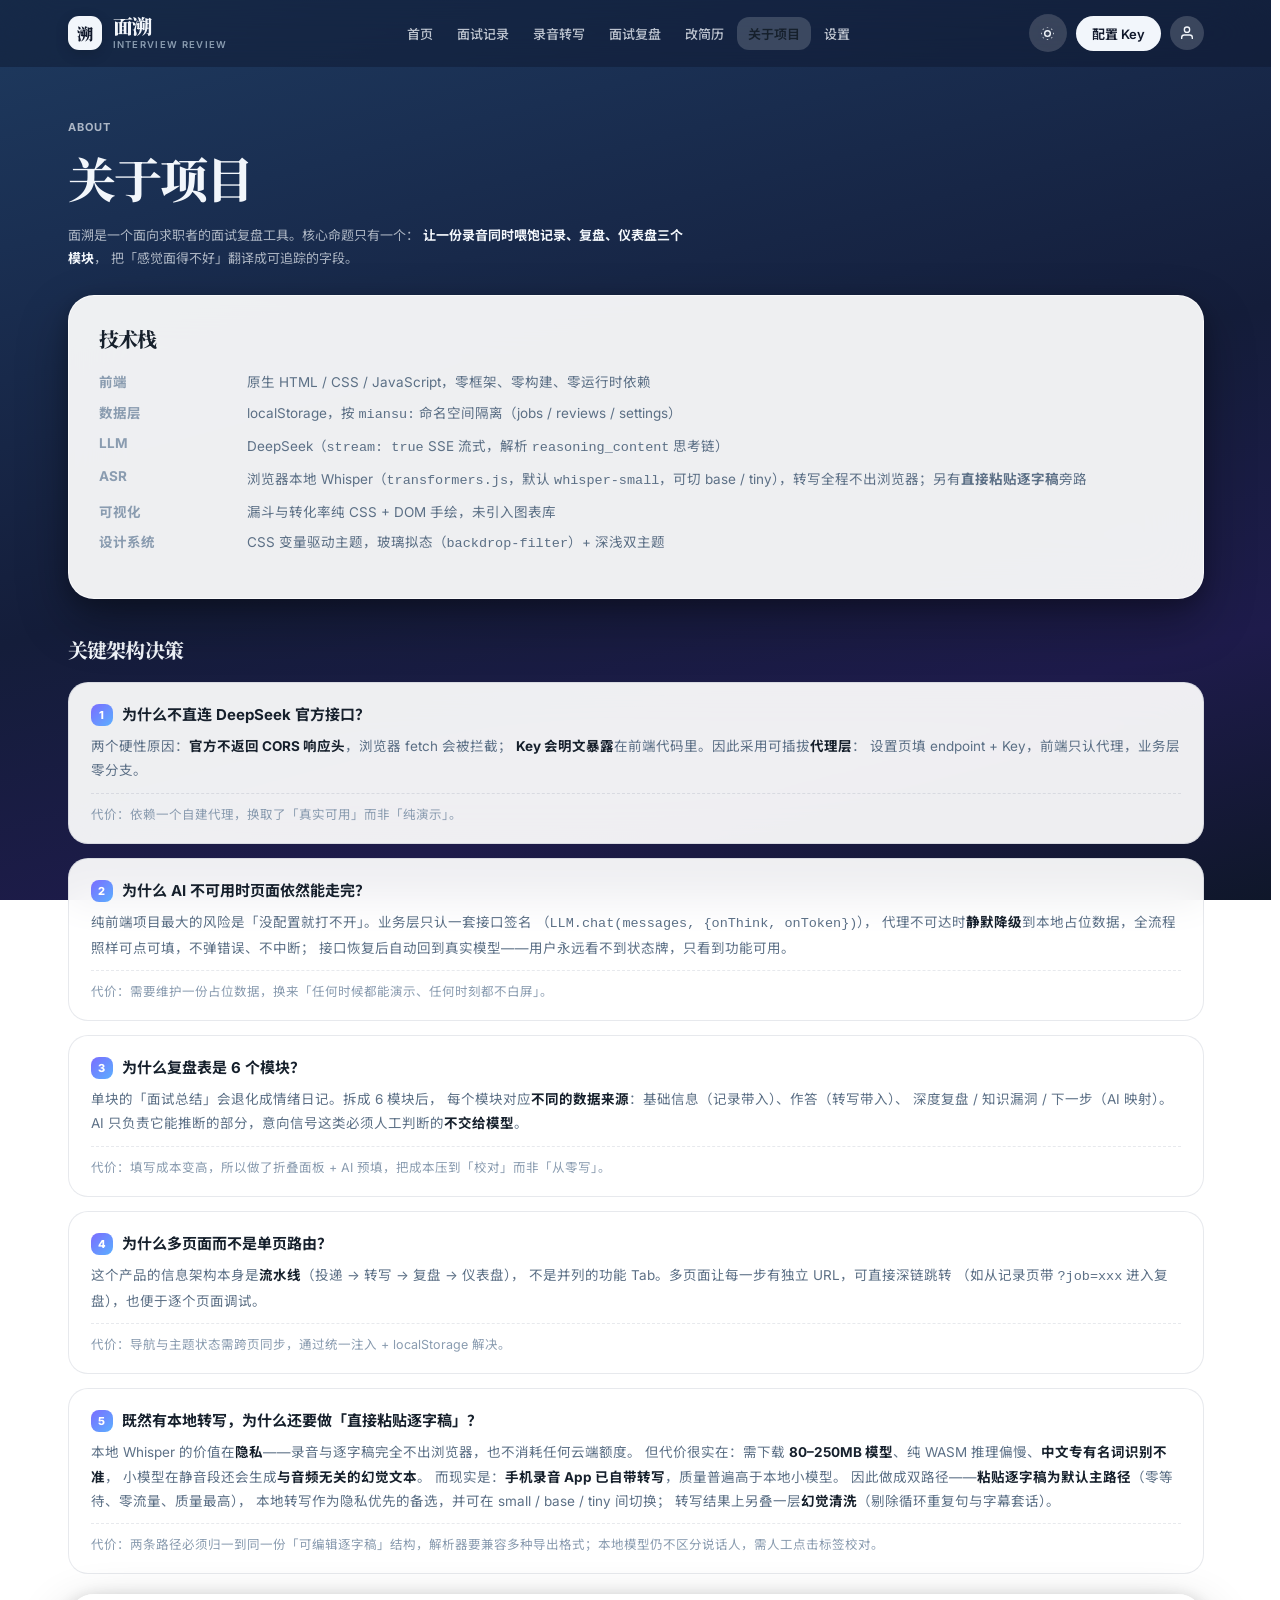
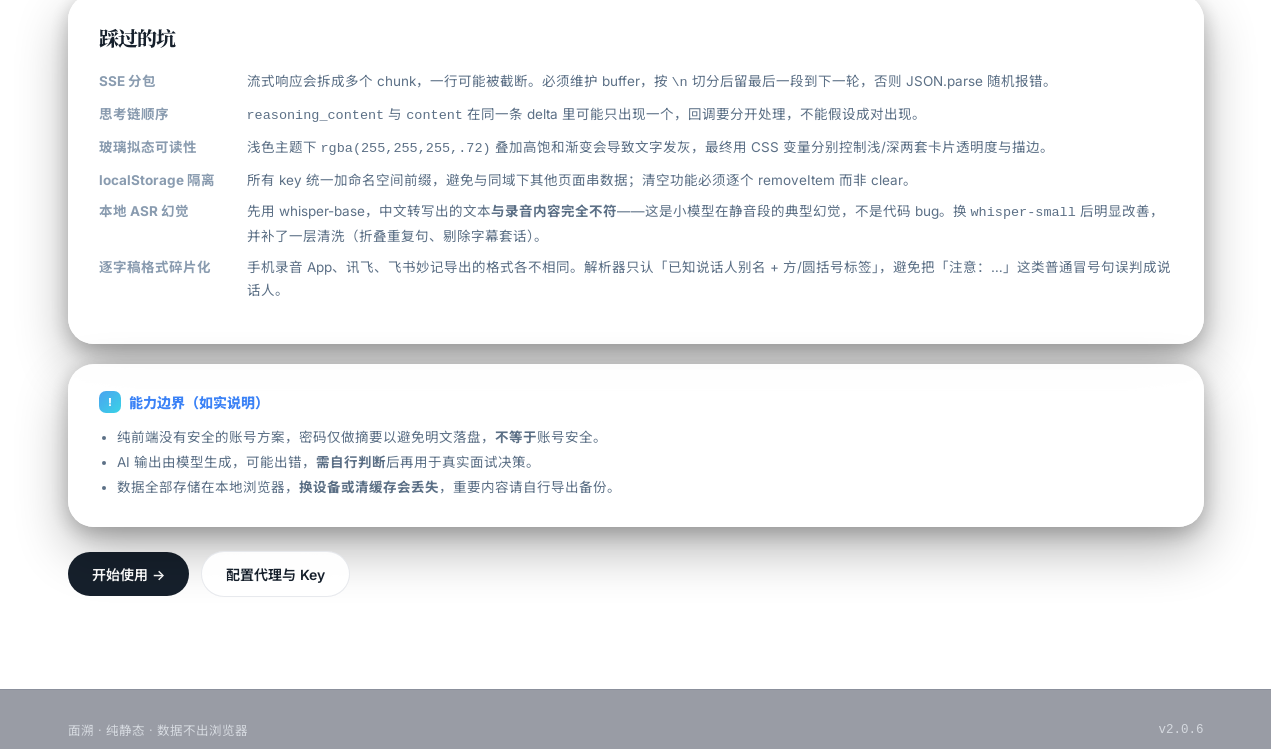
==== commit 791991a7: "v2.0.6 深色主题可读性修复：关于页深底文字改 on-bg、隐私卡改白底、h2 补深底浅色" ====
--- a/about.html
+++ b/about.html
@@ -3,9 +3,9 @@
 <head>
 <meta charset="UTF-8">
 <meta name="viewport" content="width=device-width,initial-scale=1">
-<meta name="app-build" content="v2.0.5">
+<meta name="app-build" content="v2.0.6">
 <title>关于项目 · 面溯</title>
-<link rel="stylesheet" href="styles.css?v=v2.0.5">
+<link rel="stylesheet" href="styles.css?v=v2.0.6">
 <link href="https://fonts.googleapis.com/css2?family=Noto+Serif+SC:wght@600;700;900&family=Inter:wght@400;500;600;700;800&family=Noto+Sans+SC:wght@400;500;700&display=swap" rel="stylesheet">
   <link rel="icon" href="favicon.svg">
 </head>
@@ -57,7 +57,7 @@
     <h1 style="font-size:clamp(32px,5vw,48px);margin:8px 0 12px">关于项目</h1>
     <p class="small muted" style="max-width:620px;line-height:1.8;margin:0">
       面溯是一个面向求职者的面试复盘工具。核心命题只有一个：
-      <b style="color:var(--tx)">让一份录音同时喂饱记录、复盘、仪表盘三个模块</b>，
+      <b style="color:var(--on-bg)">让一份录音同时喂饱记录、复盘、仪表盘三个模块</b>，
       把「感觉面得不好」翻译成可追踪的字段。
     </p>
   </div>
@@ -77,7 +77,8 @@
 
   <!-- 架构决策 -->
   <section class="fade">
-    <h2 style="font-size:20px;margin:36px 0 18px">关键架构决策</h2>
+    <!-- v2.0.6：h2 无专门配色规则，会继承 body 的 --tx（深底上黑字）→ 落在页面背景上的标题必须用 on-bg -->
+    <h2 style="font-size:20px;margin:36px 0 18px;color:var(--on-bg)">关键架构决策</h2>
 
     <div class="dec">
       <div class="dec-q"><span class="dec-n">1</span>为什么不直连 DeepSeek 官方接口？</div>
@@ -171,11 +172,11 @@
 <div class="foot">
   <div class="foot-in">
     <span>面溯 · 纯静态 · 数据不出浏览器</span>
-    <span class="mono" id="aboutVer">v1.8.2</span>
+    <span class="mono" id="aboutVer">v2.0.6</span>
   </div>
 </div>
 
-<script src="app.js?v=v2.0.5"></script>
+<script src="app.js?v=v2.0.6"></script>
 <script>
 App.mount('about');
 
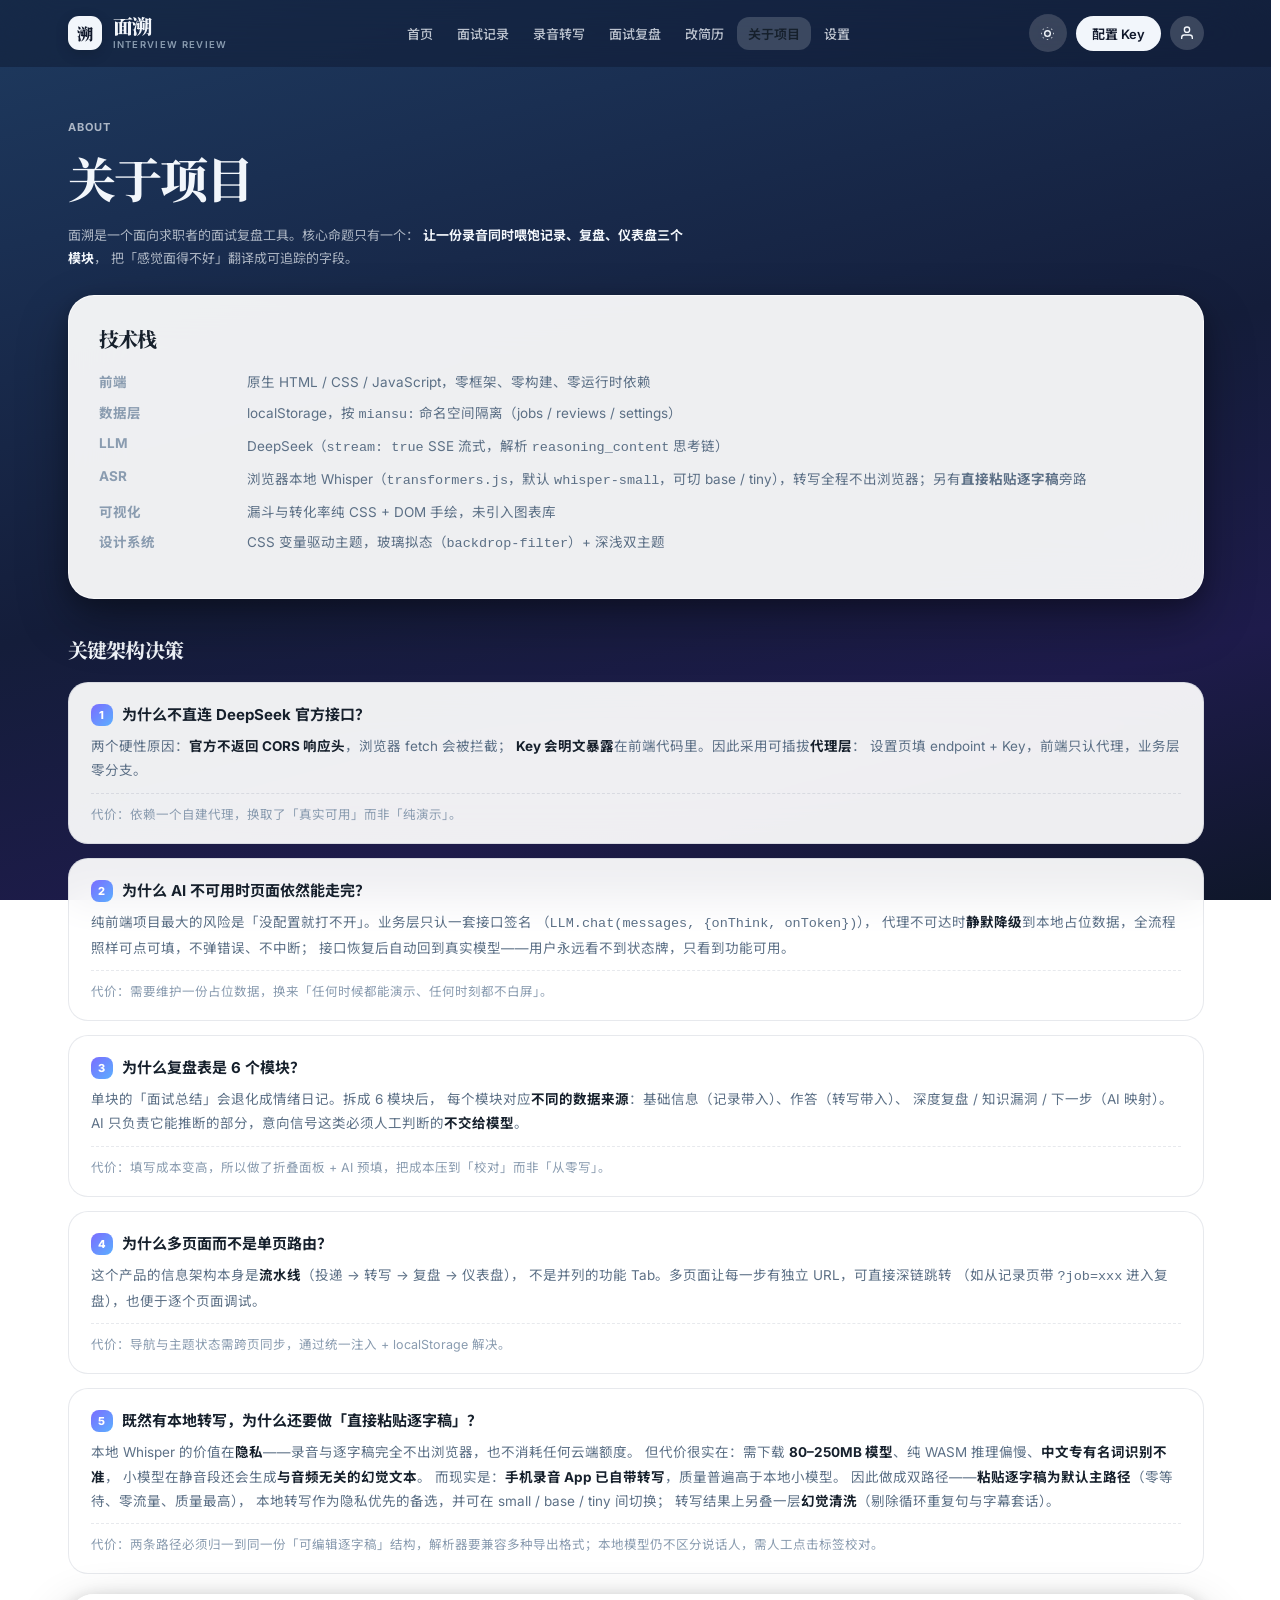
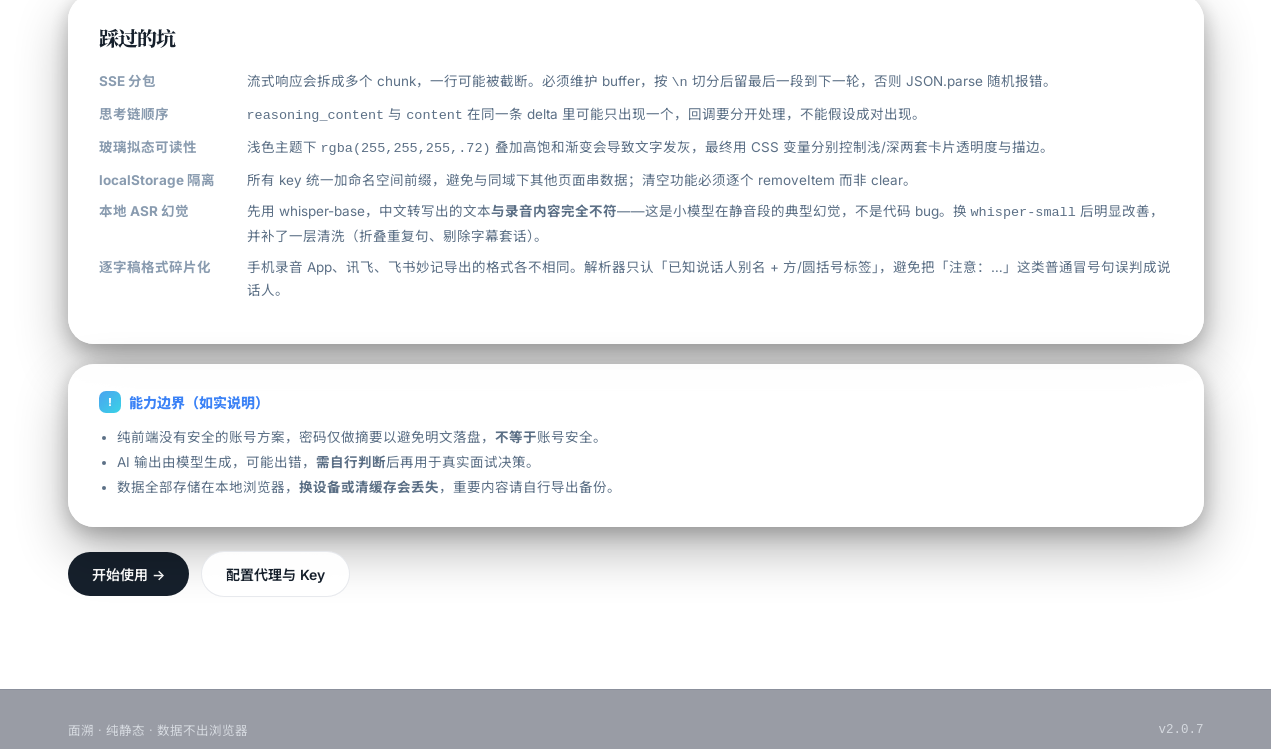
==== commit bb48cbd5: "v2.0.7 agentlog 埋点补全：probe/thread 补传输出正文，tokOut 不再恒为 0" ====
--- a/about.html
+++ b/about.html
@@ -3,9 +3,9 @@
 <head>
 <meta charset="UTF-8">
 <meta name="viewport" content="width=device-width,initial-scale=1">
-<meta name="app-build" content="v2.0.6">
+<meta name="app-build" content="v2.0.7">
 <title>关于项目 · 面溯</title>
-<link rel="stylesheet" href="styles.css?v=v2.0.6">
+<link rel="stylesheet" href="styles.css?v=v2.0.7">
 <link href="https://fonts.googleapis.com/css2?family=Noto+Serif+SC:wght@600;700;900&family=Inter:wght@400;500;600;700;800&family=Noto+Sans+SC:wght@400;500;700&display=swap" rel="stylesheet">
   <link rel="icon" href="favicon.svg">
 </head>
@@ -172,11 +172,11 @@
 <div class="foot">
   <div class="foot-in">
     <span>面溯 · 纯静态 · 数据不出浏览器</span>
-    <span class="mono" id="aboutVer">v2.0.6</span>
+    <span class="mono" id="aboutVer">v2.0.7</span>
   </div>
 </div>
 
-<script src="app.js?v=v2.0.6"></script>
+<script src="app.js?v=v2.0.7"></script>
 <script>
 App.mount('about');
 
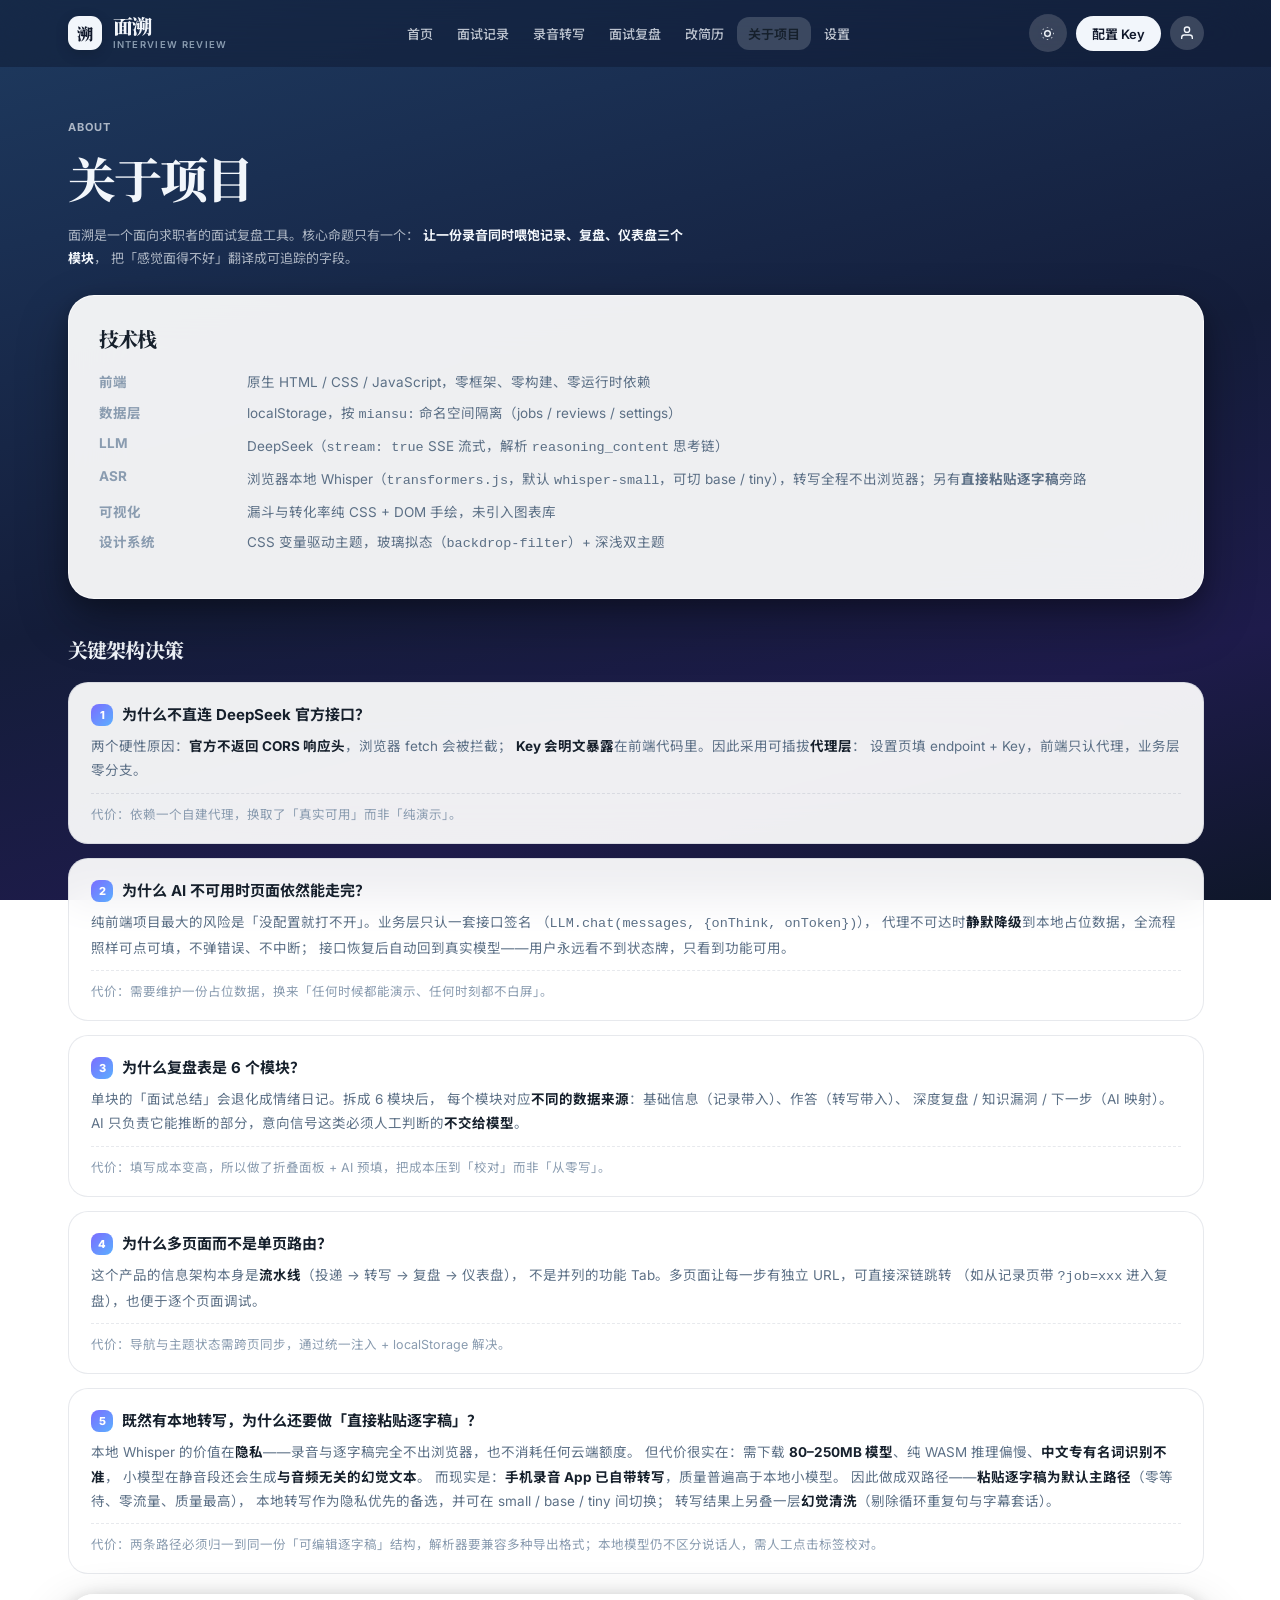
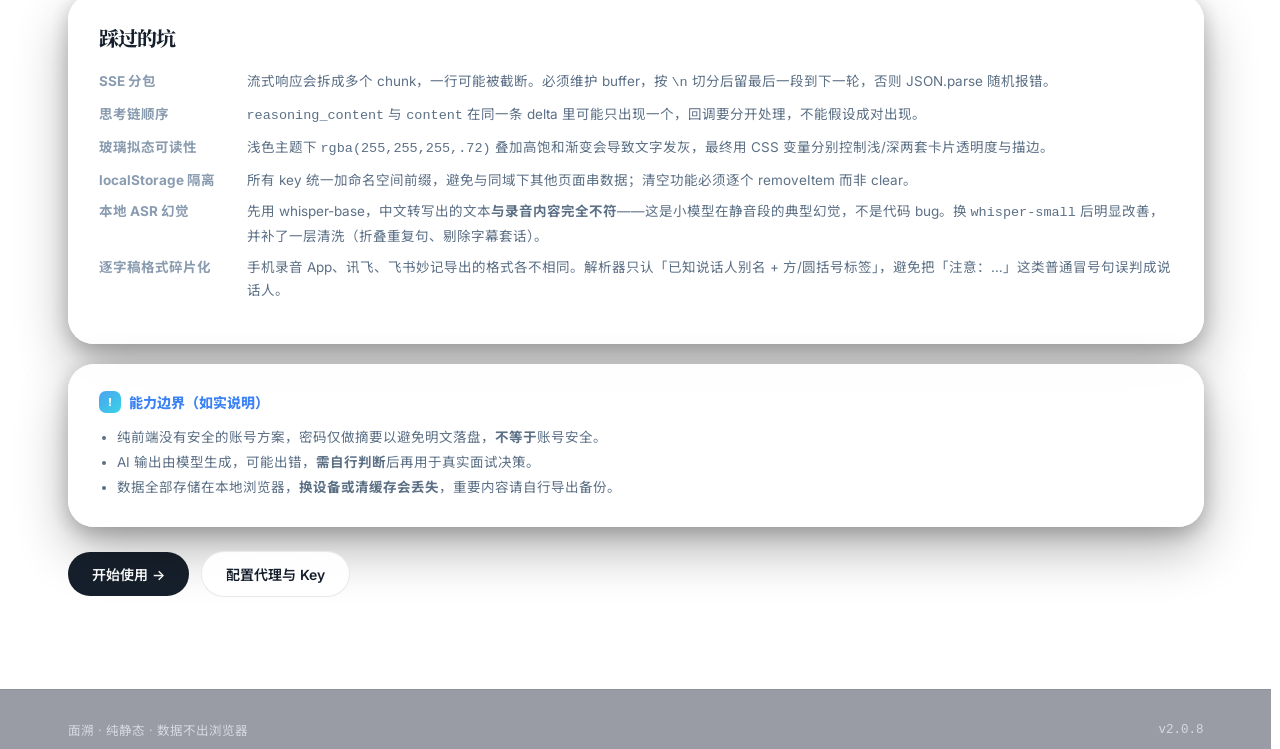
==== commit b277193e: "v2.0.8 设置页补「清空调用记录」入口 + agentlog 时间戳改本地时间" ====
--- a/about.html
+++ b/about.html
@@ -3,9 +3,9 @@
 <head>
 <meta charset="UTF-8">
 <meta name="viewport" content="width=device-width,initial-scale=1">
-<meta name="app-build" content="v2.0.7">
+<meta name="app-build" content="v2.0.8">
 <title>关于项目 · 面溯</title>
-<link rel="stylesheet" href="styles.css?v=v2.0.7">
+<link rel="stylesheet" href="styles.css?v=v2.0.8">
 <link href="https://fonts.googleapis.com/css2?family=Noto+Serif+SC:wght@600;700;900&family=Inter:wght@400;500;600;700;800&family=Noto+Sans+SC:wght@400;500;700&display=swap" rel="stylesheet">
   <link rel="icon" href="favicon.svg">
 </head>
@@ -172,11 +172,11 @@
 <div class="foot">
   <div class="foot-in">
     <span>面溯 · 纯静态 · 数据不出浏览器</span>
-    <span class="mono" id="aboutVer">v2.0.7</span>
+    <span class="mono" id="aboutVer">v2.0.8</span>
   </div>
 </div>
 
-<script src="app.js?v=v2.0.7"></script>
+<script src="app.js?v=v2.0.8"></script>
 <script>
 App.mount('about');
 
